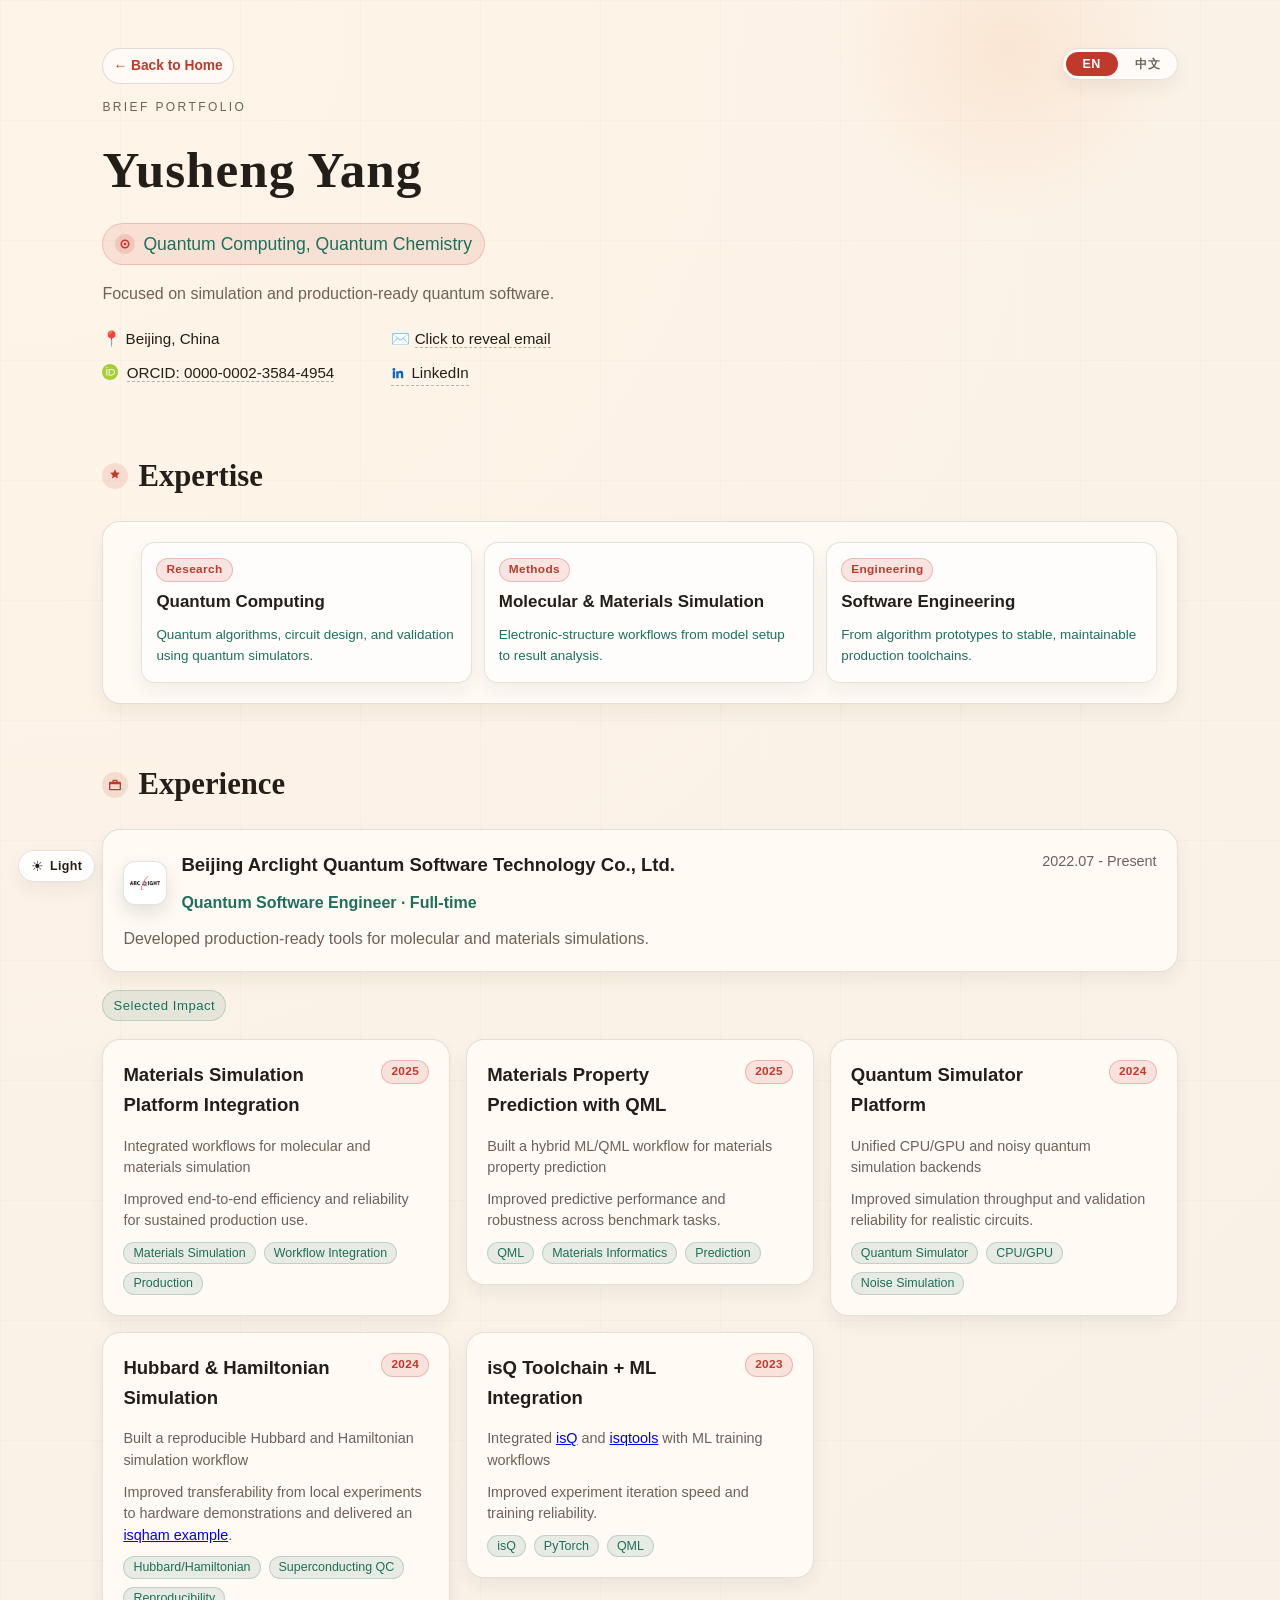
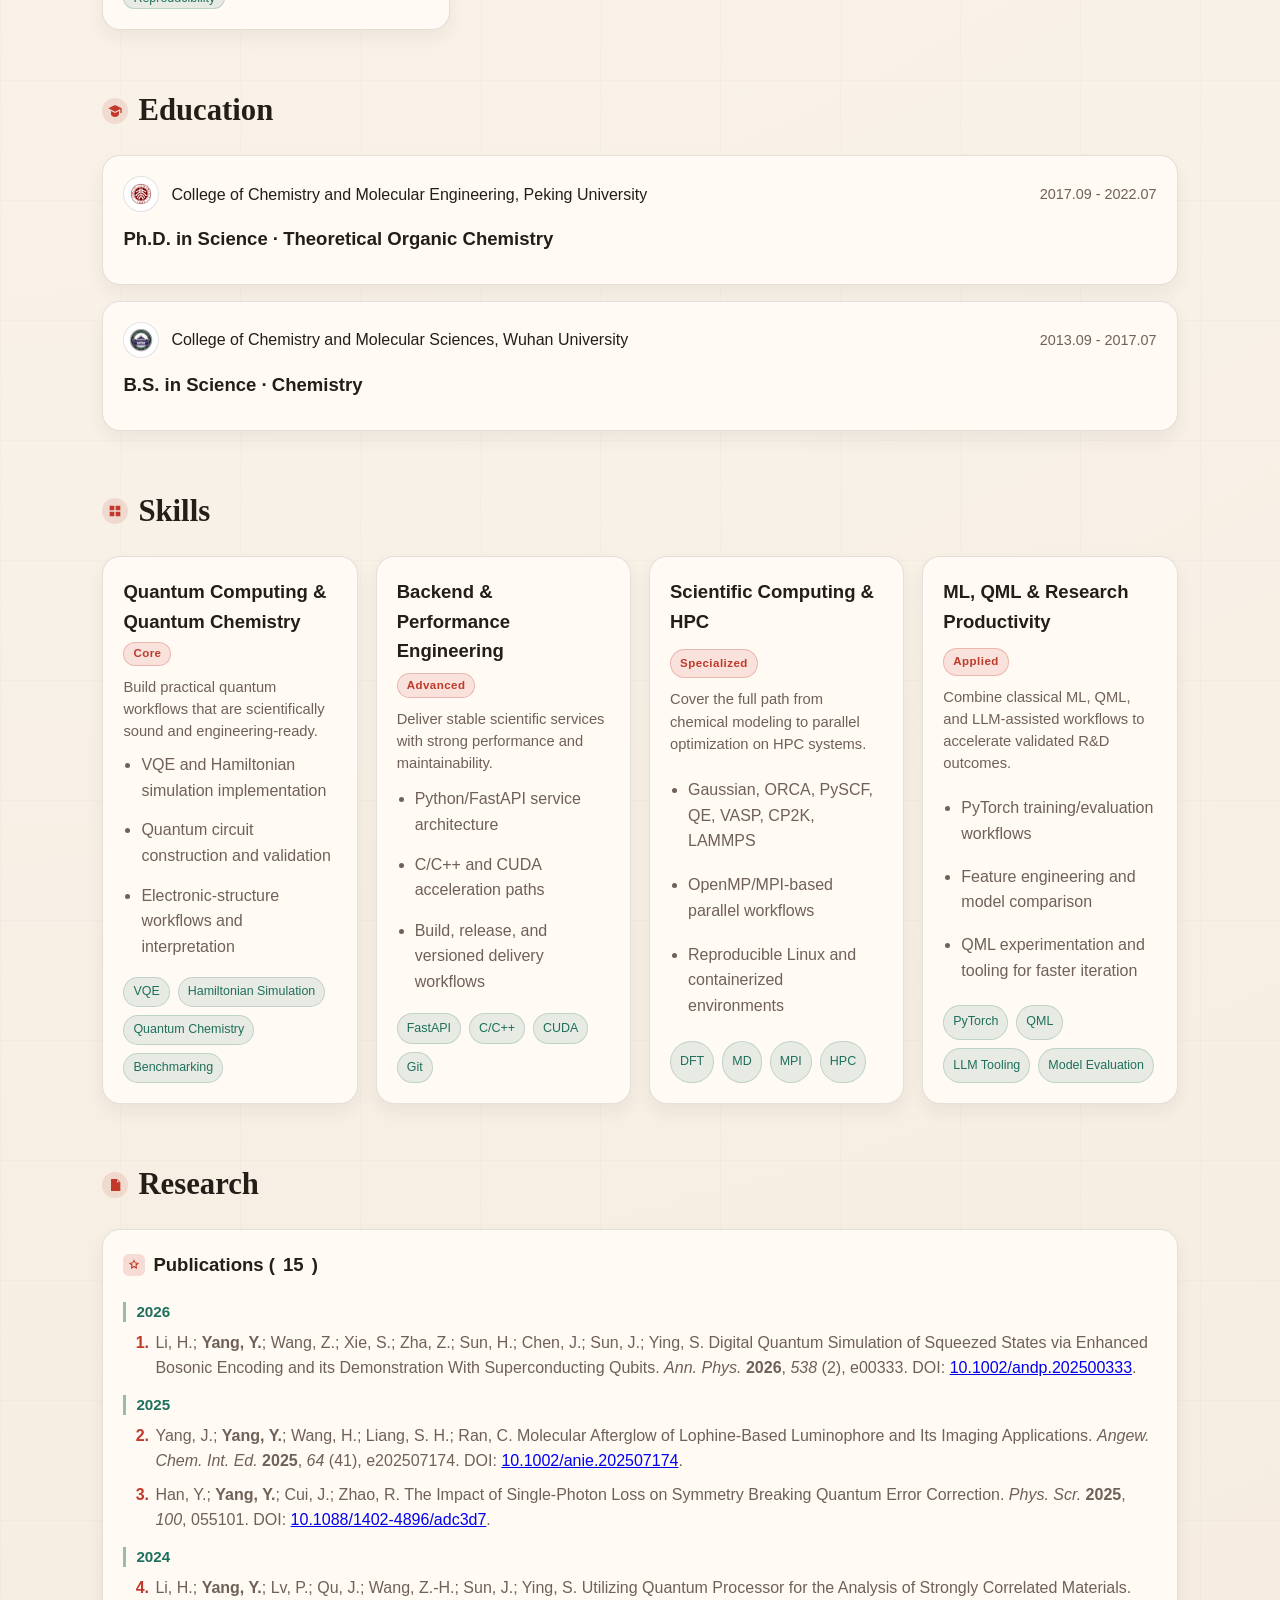
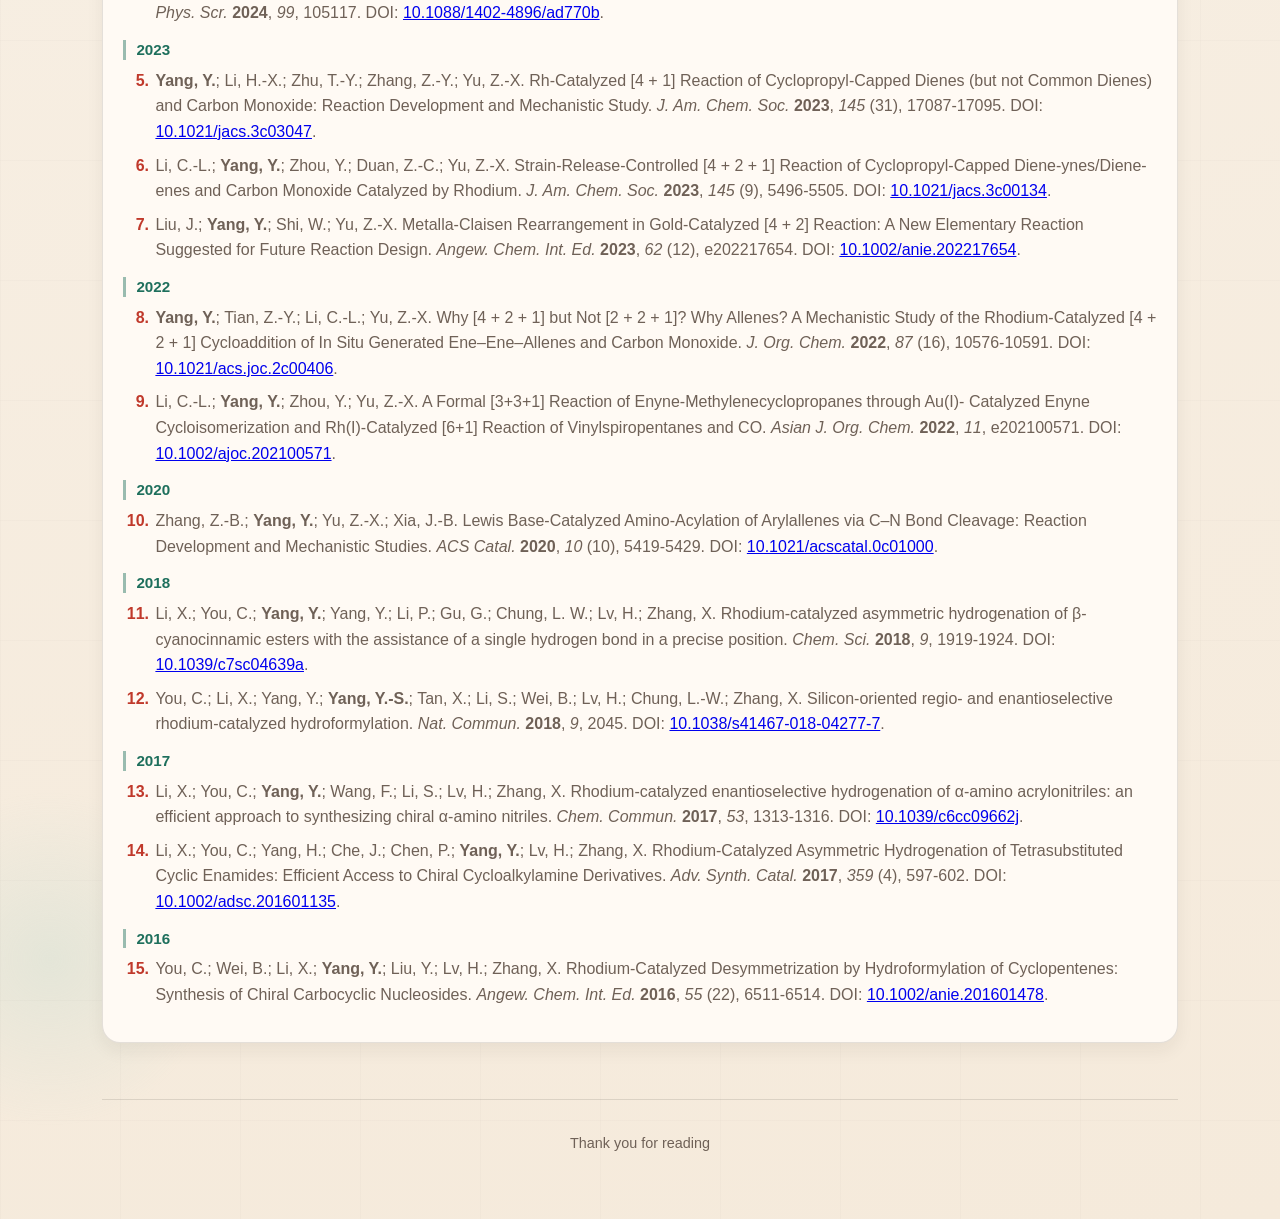
==== portfolio-en.html @ 34e238eb "feat: initialize portfolio site" ====
<!doctype html>
<html lang="en">
  <head>
    <meta charset="utf-8" />
    <meta name="viewport" content="width=device-width, initial-scale=1" />
    <title>Yusheng Yang | Portfolio</title>
    <meta name="description" content="Brief portfolio of Yusheng Yang" />
    <link
      rel="canonical"
      href="https://yushengyangchem.github.io/portfolio/portfolio-en.html"
    />
    <meta property="og:type" content="website" />
    <meta property="og:title" content="Yusheng Yang | Portfolio" />
    <meta property="og:description" content="Brief portfolio of Yusheng Yang" />
    <meta
      property="og:url"
      content="https://yushengyangchem.github.io/portfolio/portfolio-en.html"
    />
    <meta
      property="og:image"
      content="https://yushengyangchem.github.io/portfolio/assets/images/photo.jpg"
    />
    <meta name="twitter:card" content="summary" />
    <meta name="twitter:title" content="Yusheng Yang | Portfolio" />
    <meta
      name="twitter:description"
      content="Brief portfolio of Yusheng Yang"
    />
    <link rel="icon" href="./favicon.svg?v=20260301" type="image/svg+xml" />
    <script src="assets/js/common/theme-init.js?v=20260301"></script>
    <link rel="stylesheet" href="assets/css/portfolio/index.css?v=20260301" />
    <style>
      .hero__name {
        font-size: clamp(2.2rem, 4vw, 3.4rem);
      }

      .hero__meta .linkedin-link {
        display: inline-flex;
        align-items: center;
        gap: 6px;
        color: var(--ink);
        text-decoration: none;
        border-bottom: 1px dashed rgba(36, 30, 25, 0.3);
      }

      .hero__meta .linkedin-link .icon {
        width: 14px;
        height: 14px;
        fill: #0a66c2;
        flex: 0 0 auto;
      }

      .hero__meta .linkedin-link:hover {
        color: var(--accent);
        border-bottom-color: rgba(192, 57, 43, 0.5);
      }
    </style>
  </head>
  <body>
    <div class="bg-orb bg-orb--one" aria-hidden="true"></div>
    <div class="bg-orb bg-orb--two" aria-hidden="true"></div>
    <div class="bg-grid" aria-hidden="true"></div>

    <header class="hero">
      <div class="hero__controls">
        <div class="hero__lang-switch" aria-label="Language switch">
          <a class="hero__lang-link is-active" href="./portfolio-en.html">EN</a>
          <a class="hero__lang-link" href="./portfolio-zh.html">中文</a>
        </div>
      </div>
      <div class="hero__content">
        <div class="hero__nav">
          <a
            class="hero__back-home"
            href="./index.html"
            aria-label="Back to home"
          >
            ← Back to Home
          </a>
        </div>
        <p class="hero__eyebrow">Brief Portfolio</p>
        <h1 class="hero__name">Yusheng Yang</h1>
        <p class="hero__title">
          <span class="title-icon" aria-hidden="true">
            <svg viewBox="0 0 24 24" role="img">
              <path
                d="M12 3a9 9 0 110 18 9 9 0 010-18zm0 3.2a5.8 5.8 0 100 11.6 5.8 5.8 0 000-11.6zm0 3.2a2.6 2.6 0 110 5.2 2.6 2.6 0 010-5.2z"
              />
            </svg>
          </span>
          Quantum Computing, Quantum Chemistry
        </p>
        <p class="hero__summary">
          Focused on simulation and production-ready quantum software.
        </p>
        <div class="hero__meta">
          <span>📍 Beijing, China</span>
          <span
            >✉️
            <a class="email-link" href="#" aria-label="email"
              >Click to reveal email</a
            ></span
          >
          <span
            ><img
              class="orcid-icon"
              src="assets/images/orcid.svg"
              alt="ORCID"
            />
            <a
              class="orcid-link"
              href="https://orcid.org/0000-0002-3584-4954"
              target="_blank"
              rel="noopener noreferrer"
              >ORCID: 0000-0002-3584-4954</a
            ></span
          >
          <span
            ><a
              class="linkedin-link"
              href="https://www.linkedin.com/in/yusheng-yang-569a61166/"
              target="_blank"
              rel="noopener noreferrer"
              ><svg
                class="icon"
                viewBox="0 0 24 24"
                aria-hidden="true"
                role="img"
              >
                <path
                  d="M4.98 3.5C3.6 3.5 2.5 4.6 2.5 5.98c0 1.37 1.1 2.48 2.48 2.48h.02c1.37 0 2.48-1.11 2.48-2.48C7.48 4.6 6.37 3.5 4.98 3.5zM3 21h4V9H3v12zM9 21h4v-6.2c0-1.5.28-2.98 2.16-2.98 1.85 0 1.88 1.73 1.88 3.08V21h4v-6.9c0-3.39-.73-6-4.7-6-1.92 0-3.2 1.05-3.72 2.05h-.05V9H9v12z"
                />
              </svg>
              LinkedIn</a
            ></span
          >
        </div>
      </div>
    </header>

    <main>
      <section class="section" id="core-skills">
        <div class="section__head">
          <h2>
            <span class="section-icon" aria-hidden="true">
              <svg viewBox="0 0 24 24" role="img">
                <path
                  d="M12 2l2.2 4.7 5.1.6-3.8 3.5 1 5-4.5-2.5-4.5 2.5 1-5L4.7 7.3l5.1-.6L12 2z"
                />
              </svg> </span
            >Expertise
          </h2>
        </div>
        <div class="timeline">
          <article class="card reveal">
            <ul class="focus-list">
              <li>
                <div class="focus-list__head">
                  <span class="focus-list__icon" aria-hidden="true">
                    <svg viewBox="0 0 24 24" role="img">
                      <path
                        d="M12 2a4 4 0 014 4c0 .8-.2 1.5-.6 2.1l4.5 7.8A3.5 3.5 0 1117 17l-4.4-2.6A4 4 0 0112 14a4 4 0 01-.6 0L7 16.6A3.5 3.5 0 117 19l4.4-7.7A4 4 0 018 6a4 4 0 014-4zm0 2a2 2 0 100 4 2 2 0 000-4z"
                      />
                    </svg>
                  </span>
                  <span class="focus-list__label">Research</span>
                </div>
                <strong>Quantum Computing</strong>
                <span
                  >Quantum algorithms, circuit design, and validation using
                  quantum simulators.</span
                >
              </li>
              <li>
                <div class="focus-list__head">
                  <span class="focus-list__icon" aria-hidden="true">
                    <svg viewBox="0 0 24 24" role="img">
                      <path
                        d="M6 3h12l3 5-9 13L3 8l3-5zm1.2 2L5.7 8h12.6L16.8 5H7.2zM7 10l5 7.2L17 10H7z"
                      />
                    </svg>
                  </span>
                  <span class="focus-list__label">Methods</span>
                </div>
                <strong>Molecular & Materials Simulation</strong>
                <span
                  >Electronic-structure workflows from model setup to result
                  analysis.</span
                >
              </li>
              <li>
                <div class="focus-list__head">
                  <span class="focus-list__icon" aria-hidden="true">
                    <svg viewBox="0 0 24 24" role="img">
                      <path
                        d="M13.6 2l-1 2.2a7.9 7.9 0 00-1.2.5L9.1 3.7 6.7 6l1 2.2a8 8 0 00-.5 1.2L4.9 10.4v3.2l2.3 1a8 8 0 00.5 1.2l-1 2.2 2.4 2.3 2.3-1a7.9 7.9 0 001.2.5l1 2.2h3.4l1-2.2a7.9 7.9 0 001.2-.5l2.3 1 2.4-2.3-1-2.2a8 8 0 00.5-1.2l2.3-1v-3.2l-2.3-1a8 8 0 00-.5-1.2l1-2.2-2.4-2.3-2.3 1a7.9 7.9 0 00-1.2-.5l-1-2.2h-3.4zM12 9.2a2.8 2.8 0 110 5.6 2.8 2.8 0 010-5.6z"
                      />
                    </svg>
                  </span>
                  <span class="focus-list__label">Engineering</span>
                </div>
                <strong>Software Engineering</strong>
                <span
                  >From algorithm prototypes to stable, maintainable production
                  toolchains.</span
                >
              </li>
            </ul>
          </article>
        </div>
      </section>

      <section class="section" id="experience">
        <div class="section__head">
          <h2>
            <span class="section-icon" aria-hidden="true">
              <svg viewBox="0 0 24 24" role="img">
                <path
                  d="M10 4h4a2 2 0 012 2v1h3a2 2 0 012 2v9a2 2 0 01-2 2H5a2 2 0 01-2-2V9a2 2 0 012-2h3V6a2 2 0 012-2zm0 3h4V6h-4v1zm-5 4v7h14v-7H5z"
                />
              </svg>
            </span>
            Experience
          </h2>
        </div>
        <div class="timeline">
          <div class="experience-group">
            <article class="card reveal experience-company">
              <div class="company-head">
                <div class="company-left">
                  <img
                    class="company-logo"
                    src="assets/images/logo.png"
                    alt="Arclight Quantum Logo"
                  />
                  <div>
                    <h3>
                      Beijing Arclight Quantum Software Technology Co., Ltd.
                    </h3>
                    <p class="company-role">
                      Quantum Software Engineer · Full-time
                    </p>
                  </div>
                </div>
                <span class="company-time">2022.07 - Present</span>
              </div>
              <p class="company-summary">
                Developed production-ready tools for molecular and materials
                simulations.
              </p>
            </article>

            <div class="experience-label">Selected Impact</div>
            <div class="experience-projects">
              <article class="card reveal experience-project">
                <div class="project-head">
                  <div class="project-title-row">
                    <h3>Materials Simulation Platform Integration</h3>
                    <span class="project-year">2025</span>
                  </div>
                  <p class="project-meta">
                    Integrated workflows for molecular and materials simulation
                  </p>
                </div>
                <p class="project-summary">
                  Improved end-to-end efficiency and reliability for sustained
                  production use.
                </p>
                <div class="project-tags">
                  <span>Materials Simulation</span>
                  <span>Workflow Integration</span>
                  <span>Production</span>
                </div>
              </article>

              <article class="card reveal experience-project">
                <div class="project-head">
                  <div class="project-title-row">
                    <h3>Materials Property Prediction with QML</h3>
                    <span class="project-year">2025</span>
                  </div>
                  <p class="project-meta">
                    Built a hybrid ML/QML workflow for materials property
                    prediction
                  </p>
                </div>
                <p class="project-summary">
                  Improved predictive performance and robustness across
                  benchmark tasks.
                </p>
                <div class="project-tags">
                  <span>QML</span>
                  <span>Materials Informatics</span>
                  <span>Prediction</span>
                </div>
              </article>

              <article class="card reveal experience-project">
                <div class="project-head">
                  <div class="project-title-row">
                    <h3>Quantum Simulator Platform</h3>
                    <span class="project-year">2024</span>
                  </div>
                  <p class="project-meta">
                    Unified CPU/GPU and noisy quantum simulation backends
                  </p>
                </div>
                <p class="project-summary">
                  Improved simulation throughput and validation reliability for
                  realistic circuits.
                </p>
                <div class="project-tags">
                  <span>Quantum Simulator</span>
                  <span>CPU/GPU</span>
                  <span>Noise Simulation</span>
                </div>
              </article>

              <article class="card reveal experience-project">
                <div class="project-head">
                  <div class="project-title-row">
                    <h3>Hubbard & Hamiltonian Simulation</h3>
                    <span class="project-year">2024</span>
                  </div>
                  <p class="project-meta">
                    Built a reproducible Hubbard and Hamiltonian simulation
                    workflow
                  </p>
                </div>
                <p class="project-summary">
                  Improved transferability from local experiments to hardware
                  demonstrations and delivered an
                  <a
                    href="https://www.arclightquantum.com/isqham/"
                    target="_blank"
                    rel="noopener noreferrer"
                    >isqham example</a
                  >.
                </p>
                <div class="project-tags">
                  <span>Hubbard/Hamiltonian</span>
                  <span>Superconducting QC</span>
                  <span>Reproducibility</span>
                </div>
              </article>

              <article class="card reveal experience-project">
                <div class="project-head">
                  <div class="project-title-row">
                    <h3>isQ Toolchain + ML Integration</h3>
                    <span class="project-year">2023</span>
                  </div>
                  <p class="project-meta">
                    Integrated
                    <a
                      href="https://www.arclightquantum.com/isq-docs/latest/"
                      target="_blank"
                      rel="noopener noreferrer"
                      >isQ</a
                    >
                    and
                    <a
                      href="https://www.arclightquantum.com/isqtools/index.html"
                      target="_blank"
                      rel="noopener noreferrer"
                      >isqtools</a
                    >
                    with ML training workflows
                  </p>
                </div>
                <p class="project-summary">
                  Improved experiment iteration speed and training reliability.
                </p>
                <div class="project-tags">
                  <span>isQ</span>
                  <span>PyTorch</span>
                  <span>QML</span>
                </div>
              </article>
            </div>
          </div>
        </div>
      </section>

      <section class="section" id="education">
        <div class="section__head">
          <h2>
            <span class="section-icon" aria-hidden="true">
              <svg viewBox="0 0 24 24" role="img">
                <path
                  d="M12 3L2 8l10 5 8-4v6h2V8L12 3zm-6 9v4.5C6 19 8.7 21 12 21s6-2 6-4.5V12l-6 3-6-3z"
                />
              </svg>
            </span>
            Education
          </h2>
        </div>
        <div class="timeline">
          <article class="card reveal">
            <div class="edu-head">
              <div class="edu-left">
                <img
                  class="edu-logo"
                  src="assets/images/pku.png"
                  alt="Peking University logo"
                />
                <div class="edu-text">
                  <span class="edu-school"
                    >College of Chemistry and Molecular Engineering, Peking
                    University</span
                  >
                </div>
              </div>
              <span class="edu-time">2017.09 - 2022.07</span>
            </div>
            <h3 class="edu-degree">
              Ph.D. in Science · Theoretical Organic Chemistry
            </h3>
          </article>
          <article class="card reveal">
            <div class="edu-head">
              <div class="edu-left">
                <img
                  class="edu-logo"
                  src="assets/images/whu.jpg"
                  alt="Wuhan University logo"
                />
                <div class="edu-text">
                  <span class="edu-school"
                    >College of Chemistry and Molecular Sciences, Wuhan
                    University</span
                  >
                </div>
              </div>
              <span class="edu-time">2013.09 - 2017.07</span>
            </div>
            <h3 class="edu-degree">B.S. in Science · Chemistry</h3>
          </article>
        </div>
      </section>

      <section class="section" id="skills">
        <div class="section__head">
          <h2>
            <span class="section-icon" aria-hidden="true">
              <svg viewBox="0 0 24 24" role="img">
                <path
                  d="M4 4h7v7H4V4zm9 0h7v7h-7V4zM4 13h7v7H4v-7zm9 0h7v7h-7v-7z"
                />
              </svg>
            </span>
            Skills
          </h2>
        </div>
        <div class="skills">
          <div class="card reveal">
            <div class="skill-head">
              <h3>Quantum Computing & Quantum Chemistry</h3>
              <span class="skill-level">Core</span>
            </div>
            <p class="skill-summary">
              Build practical quantum workflows that are scientifically sound
              and engineering-ready.
            </p>
            <ul class="skill-list">
              <li>VQE and Hamiltonian simulation implementation</li>
              <li>Quantum circuit construction and validation</li>
              <li>Electronic-structure workflows and interpretation</li>
            </ul>
            <div class="skill-tags">
              <span>VQE</span>
              <span>Hamiltonian Simulation</span>
              <span>Quantum Chemistry</span>
              <span>Benchmarking</span>
            </div>
          </div>
          <div class="card reveal">
            <div class="skill-head">
              <h3>Backend & Performance Engineering</h3>
              <span class="skill-level">Advanced</span>
            </div>
            <p class="skill-summary">
              Deliver stable scientific services with strong performance and
              maintainability.
            </p>
            <ul class="skill-list">
              <li>Python/FastAPI service architecture</li>
              <li>C/C++ and CUDA acceleration paths</li>
              <li>Build, release, and versioned delivery workflows</li>
            </ul>
            <div class="skill-tags">
              <span>FastAPI</span>
              <span>C/C++</span>
              <span>CUDA</span>
              <span>Git</span>
            </div>
          </div>
          <div class="card reveal">
            <div class="skill-head">
              <h3>Scientific Computing & HPC</h3>
              <span class="skill-level">Specialized</span>
            </div>
            <p class="skill-summary">
              Cover the full path from chemical modeling to parallel
              optimization on HPC systems.
            </p>
            <ul class="skill-list">
              <li>Gaussian, ORCA, PySCF, QE, VASP, CP2K, LAMMPS</li>
              <li>OpenMP/MPI-based parallel workflows</li>
              <li>Reproducible Linux and containerized environments</li>
            </ul>
            <div class="skill-tags">
              <span>DFT</span>
              <span>MD</span>
              <span>MPI</span>
              <span>HPC</span>
            </div>
          </div>
          <div class="card reveal">
            <div class="skill-head">
              <h3>ML, QML & Research Productivity</h3>
              <span class="skill-level">Applied</span>
            </div>
            <p class="skill-summary">
              Combine classical ML, QML, and LLM-assisted workflows to
              accelerate validated R&D outcomes.
            </p>
            <ul class="skill-list">
              <li>PyTorch training/evaluation workflows</li>
              <li>Feature engineering and model comparison</li>
              <li>QML experimentation and tooling for faster iteration</li>
            </ul>
            <div class="skill-tags">
              <span>PyTorch</span>
              <span>QML</span>
              <span>LLM Tooling</span>
              <span>Model Evaluation</span>
            </div>
          </div>
        </div>
      </section>

      <section class="section" id="extra">
        <div class="section__head">
          <h2>
            <span class="section-icon" aria-hidden="true">
              <svg viewBox="0 0 24 24" role="img">
                <path
                  d="M6 3h9l5 5v13H6V3zm9 1.5V8h3.5L15 4.5zM8 11h10v1.6H8V11zm0 3.5h10V16H8v-1.5zm0-7h5v1.6H8V7.5z"
                />
              </svg>
            </span>
            Research
          </h2>
        </div>
        <div class="grid">
          <article class="card">
            <h3 id="papers" class="result-heading">
              <span class="result-heading__icon" aria-hidden="true">
                <svg viewBox="0 0 24 24" role="img">
                  <path
                    d="M12 2l2.7 5.5 6.1.9-4.4 4.3 1 6.1-5.4-2.8-5.4 2.8 1-6.1-4.4-4.3 6.1-.9L12 2zm0 3.7l-1.5 3.1-3.4.5 2.5 2.4-.6 3.4 3-1.6 3 1.6-.6-3.4 2.5-2.4-3.4-.5L12 5.7z"
                  />
                </svg>
              </span>
              Publications (<span data-count="papers">—</span>)
            </h3>
            <div id="papers-list">
              <h4>2026</h4>
              <ol class="result-list">
                <li>
                  Li, H.; <strong>Yang, Y.</strong>; Wang, Z.; Xie, S.; Zha, Z.;
                  Sun, H.; Chen, J.; Sun, J.; Ying, S. Digital Quantum
                  Simulation of Squeezed States via Enhanced Bosonic Encoding
                  and its Demonstration With Superconducting Qubits.
                  <em>Ann. Phys.</em> <strong>2026</strong>, <em>538</em> (2),
                  e00333. DOI:
                  <a href="https://doi.org/10.1002/andp.202500333"
                    >10.1002/andp.202500333</a
                  >.
                </li>
              </ol>
              <h4>2025</h4>
              <ol class="result-list">
                <li>
                  Yang, J.; <strong>Yang, Y.</strong>; Wang, H.; Liang, S. H.;
                  Ran, C. Molecular Afterglow of Lophine-Based Luminophore and
                  Its Imaging Applications. <em>Angew. Chem. Int. Ed.</em>
                  <strong>2025</strong>, <em>64</em> (41), e202507174. DOI:
                  <a href="https://doi.org/10.1002/anie.202507174"
                    >10.1002/anie.202507174</a
                  >.
                </li>
                <li>
                  Han, Y.; <strong>Yang, Y.</strong>; Cui, J.; Zhao, R. The
                  Impact of Single-Photon Loss on Symmetry Breaking Quantum
                  Error Correction. <em>Phys. Scr.</em> <strong>2025</strong>,
                  <em>100</em>, 055101. DOI:
                  <a href="https://doi.org/10.1088/1402-4896/adc3d7"
                    >10.1088/1402-4896/adc3d7</a
                  >.
                </li>
              </ol>
              <h4>2024</h4>
              <ol class="result-list">
                <li>
                  Li, H.; <strong>Yang, Y.</strong>; Lv, P.; Qu, J.; Wang,
                  Z.-H.; Sun, J.; Ying, S. Utilizing Quantum Processor for the
                  Analysis of Strongly Correlated Materials.
                  <em>Phys. Scr.</em> <strong>2024</strong>, <em>99</em>,
                  105117. DOI:
                  <a href="https://doi.org/10.1088/1402-4896/ad770b"
                    >10.1088/1402-4896/ad770b</a
                  >.
                </li>
              </ol>
              <h4>2023</h4>
              <ol class="result-list">
                <li>
                  <strong>Yang, Y.</strong>; Li, H.-X.; Zhu, T.-Y.; Zhang,
                  Z.-Y.; Yu, Z.-X. Rh-Catalyzed [4 + 1] Reaction of
                  Cyclopropyl-Capped Dienes (but not Common Dienes) and Carbon
                  Monoxide: Reaction Development and Mechanistic Study.
                  <em>J. Am. Chem. Soc.</em> <strong>2023</strong>,
                  <em>145</em> (31), 17087-17095. DOI:
                  <a href="https://doi.org/10.1021/jacs.3c03047"
                    >10.1021/jacs.3c03047</a
                  >.
                </li>
                <li>
                  Li, C.-L.; <strong>Yang, Y.</strong>; Zhou, Y.; Duan, Z.-C.;
                  Yu, Z.-X. Strain-Release-Controlled [4 + 2 + 1] Reaction of
                  Cyclopropyl-Capped Diene-ynes/Diene-enes and Carbon Monoxide
                  Catalyzed by Rhodium. <em>J. Am. Chem. Soc.</em>
                  <strong>2023</strong>, <em>145</em> (9), 5496-5505. DOI:
                  <a href="https://doi.org/10.1021/jacs.3c00134"
                    >10.1021/jacs.3c00134</a
                  >.
                </li>
                <li>
                  Liu, J.; <strong>Yang, Y.</strong>; Shi, W.; Yu, Z.-X.
                  Metalla-Claisen Rearrangement in Gold-Catalyzed [4 + 2]
                  Reaction: A New Elementary Reaction Suggested for Future
                  Reaction Design. <em>Angew. Chem. Int. Ed.</em>
                  <strong>2023</strong>, <em>62</em> (12), e202217654. DOI:
                  <a href="https://doi.org/10.1002/anie.202217654"
                    >10.1002/anie.202217654</a
                  >.
                </li>
              </ol>
              <h4>2022</h4>
              <ol class="result-list">
                <li>
                  <strong>Yang, Y.</strong>; Tian, Z.-Y.; Li, C.-L.; Yu, Z.-X.
                  Why [4 + 2 + 1] but Not [2 + 2 + 1]? Why Allenes? A
                  Mechanistic Study of the Rhodium-Catalyzed [4 + 2 + 1]
                  Cycloaddition of In Situ Generated Ene–Ene–Allenes and Carbon
                  Monoxide. <em>J. Org. Chem.</em> <strong>2022</strong>,
                  <em>87</em> (16), 10576-10591. DOI:
                  <a href="https://doi.org/10.1021/acs.joc.2c00406"
                    >10.1021/acs.joc.2c00406</a
                  >.
                </li>
                <li>
                  Li, C.-L.; <strong>Yang, Y.</strong>; Zhou, Y.; Yu, Z.-X. A
                  Formal [3+3+1] Reaction of Enyne-Methylenecyclopropanes
                  through Au(I)- Catalyzed Enyne Cycloisomerization and
                  Rh(I)-Catalyzed [6+1] Reaction of Vinylspiropentanes and CO.
                  <em>Asian J. Org. Chem.</em> <strong>2022</strong>,
                  <em>11</em>, e202100571. DOI:
                  <a href="https://doi.org/10.1002/ajoc.202100571"
                    >10.1002/ajoc.202100571</a
                  >.
                </li>
              </ol>
              <h4>2020</h4>
              <ol class="result-list">
                <li>
                  Zhang, Z.-B.; <strong>Yang, Y.</strong>; Yu, Z.-X.; Xia, J.-B.
                  Lewis Base-Catalyzed Amino-Acylation of Arylallenes via C–N
                  Bond Cleavage: Reaction Development and Mechanistic Studies.
                  <em>ACS Catal.</em> <strong>2020</strong>, <em>10</em> (10),
                  5419-5429. DOI:
                  <a href="https://doi.org/10.1021/acscatal.0c01000"
                    >10.1021/acscatal.0c01000</a
                  >.
                </li>
              </ol>
              <h4>2018</h4>
              <ol class="result-list">
                <li>
                  Li, X.; You, C.; <strong>Yang, Y.</strong>; Yang, Y.; Li, P.;
                  Gu, G.; Chung, L. W.; Lv, H.; Zhang, X. Rhodium-catalyzed
                  asymmetric hydrogenation of β-cyanocinnamic esters with the
                  assistance of a single hydrogen bond in a precise position.
                  <em>Chem. Sci.</em> <strong>2018</strong>, <em>9</em>,
                  1919-1924. DOI:
                  <a href="https://doi.org/10.1039/c7sc04639a"
                    >10.1039/c7sc04639a</a
                  >.
                </li>
                <li>
                  You, C.; Li, X.; Yang, Y.; <strong>Yang, Y.-S.</strong>; Tan,
                  X.; Li, S.; Wei, B.; Lv, H.; Chung, L.-W.; Zhang, X.
                  Silicon-oriented regio- and enantioselective rhodium-catalyzed
                  hydroformylation. <em>Nat. Commun.</em> <strong>2018</strong>,
                  <em>9</em>, 2045. DOI:
                  <a href="https://doi.org/10.1038/s41467-018-04277-7"
                    >10.1038/s41467-018-04277-7</a
                  >.
                </li>
              </ol>
              <h4>2017</h4>
              <ol class="result-list">
                <li>
                  Li, X.; You, C.; <strong>Yang, Y.</strong>; Wang, F.; Li, S.;
                  Lv, H.; Zhang, X. Rhodium-catalyzed enantioselective
                  hydrogenation of α-amino acrylonitriles: an efficient approach
                  to synthesizing chiral α-amino nitriles.
                  <em>Chem. Commun.</em> <strong>2017</strong>, <em>53</em>,
                  1313-1316. DOI:
                  <a href="https://doi.org/10.1039/c6cc09662j"
                    >10.1039/c6cc09662j</a
                  >.
                </li>
                <li>
                  Li, X.; You, C.; Yang, H.; Che, J.; Chen, P.;
                  <strong>Yang, Y.</strong>; Lv, H.; Zhang, X. Rhodium-Catalyzed
                  Asymmetric Hydrogenation of Tetrasubstituted Cyclic Enamides:
                  Efficient Access to Chiral Cycloalkylamine Derivatives.
                  <em>Adv. Synth. Catal.</em> <strong>2017</strong>,
                  <em>359</em> (4), 597-602. DOI:
                  <a href="https://doi.org/10.1002/adsc.201601135"
                    >10.1002/adsc.201601135</a
                  >.
                </li>
              </ol>
              <h4>2016</h4>
              <ol class="result-list">
                <li>
                  You, C.; Wei, B.; Li, X.; <strong>Yang, Y.</strong>; Liu, Y.;
                  Lv, H.; Zhang, X. Rhodium-Catalyzed Desymmetrization by
                  Hydroformylation of Cyclopentenes: Synthesis of Chiral
                  Carbocyclic Nucleosides. <em>Angew. Chem. Int. Ed.</em>
                  <strong>2016</strong>, <em>55</em> (22), 6511-6514. DOI:
                  <a href="https://doi.org/10.1002/anie.201601478"
                    >10.1002/anie.201601478</a
                  >.
                </li>
              </ol>
            </div>
          </article>
        </div>
      </section>
    </main>

    <footer class="footer">
      <p>Thank you for reading</p>
    </footer>

    <button class="blog-back-top" id="blog-back-top" type="button" hidden>
      ↑ Top
    </button>

    <script src="assets/js/portfolio/page.js?v=20260301"></script>
    <script src="assets/js/common/theme.js?v=20260301"></script>
  </body>
</html>
---- assets/css/portfolio/index.css ----
@import url("../common/base.css");
@import url("./hero.css");
@import url("./sections.css");
@import url("./results.css");
@import url("./highlights.css");
@import url("./utilities.css");
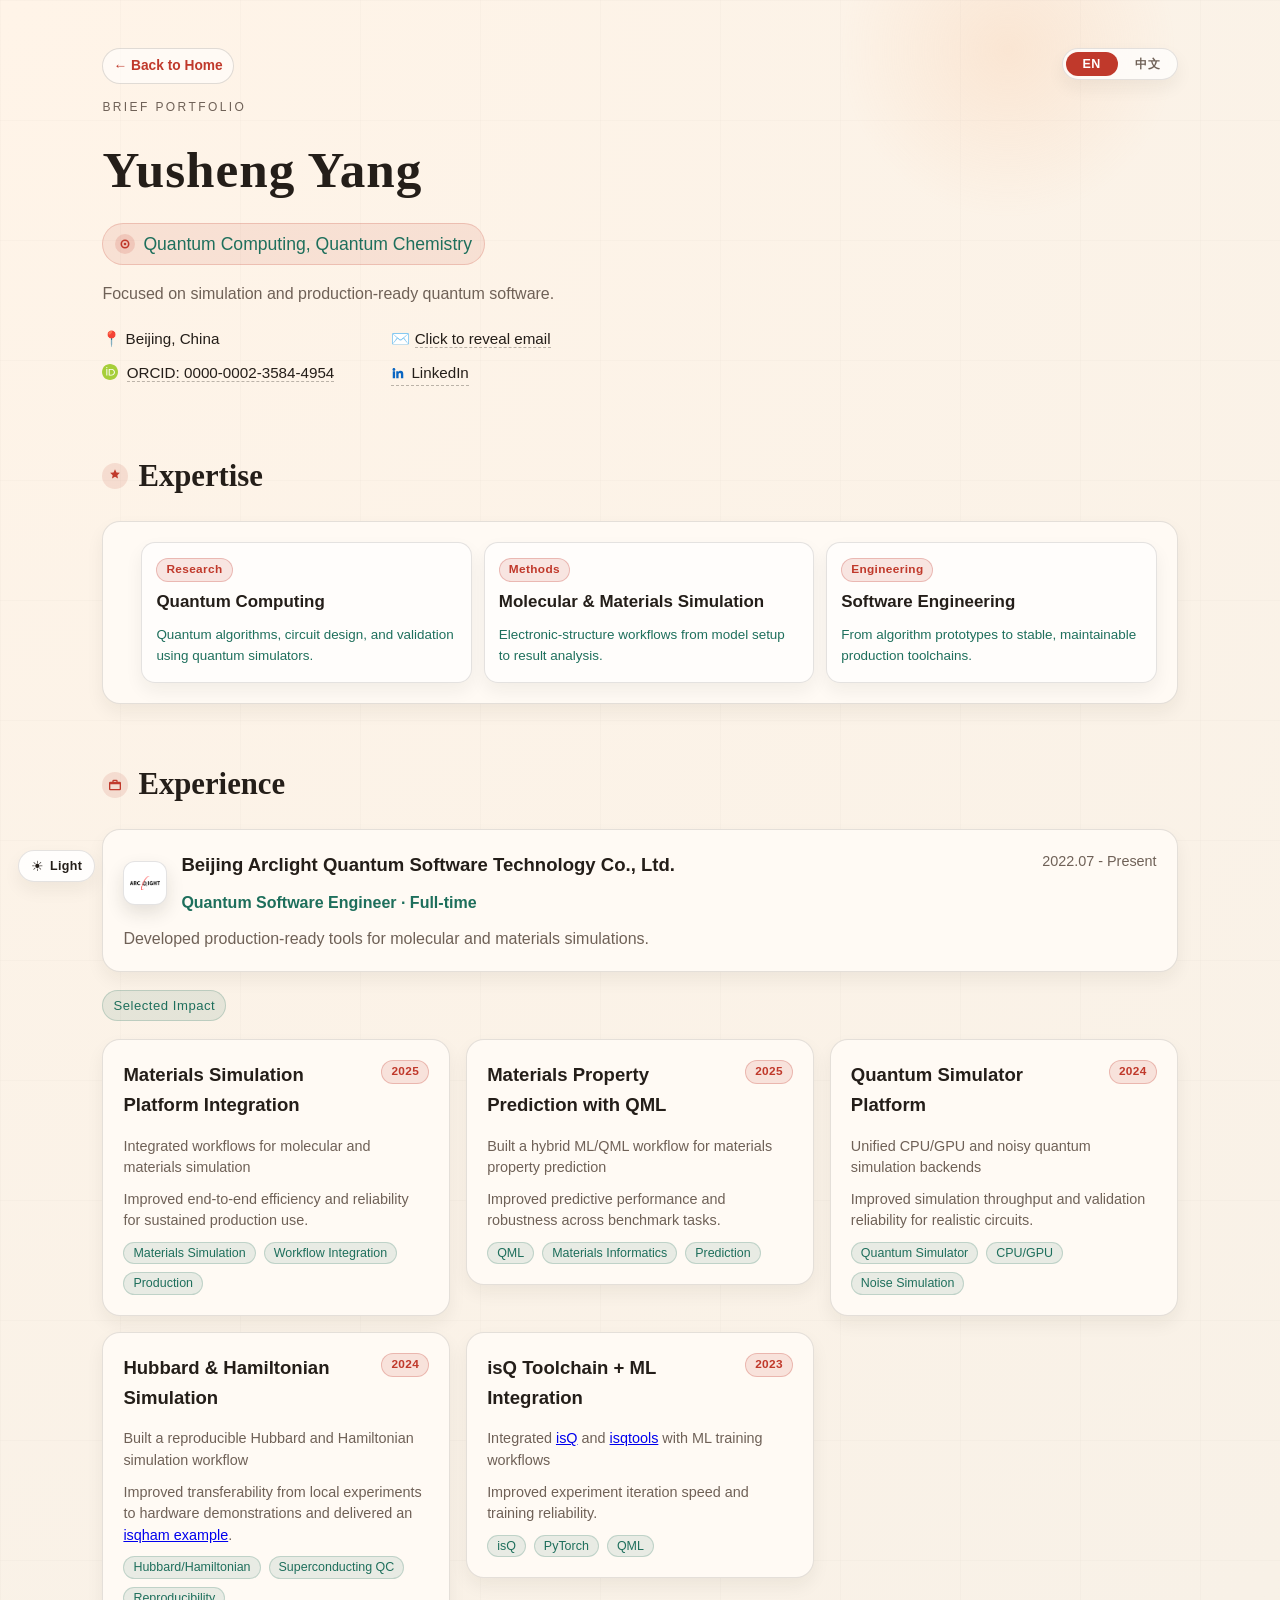
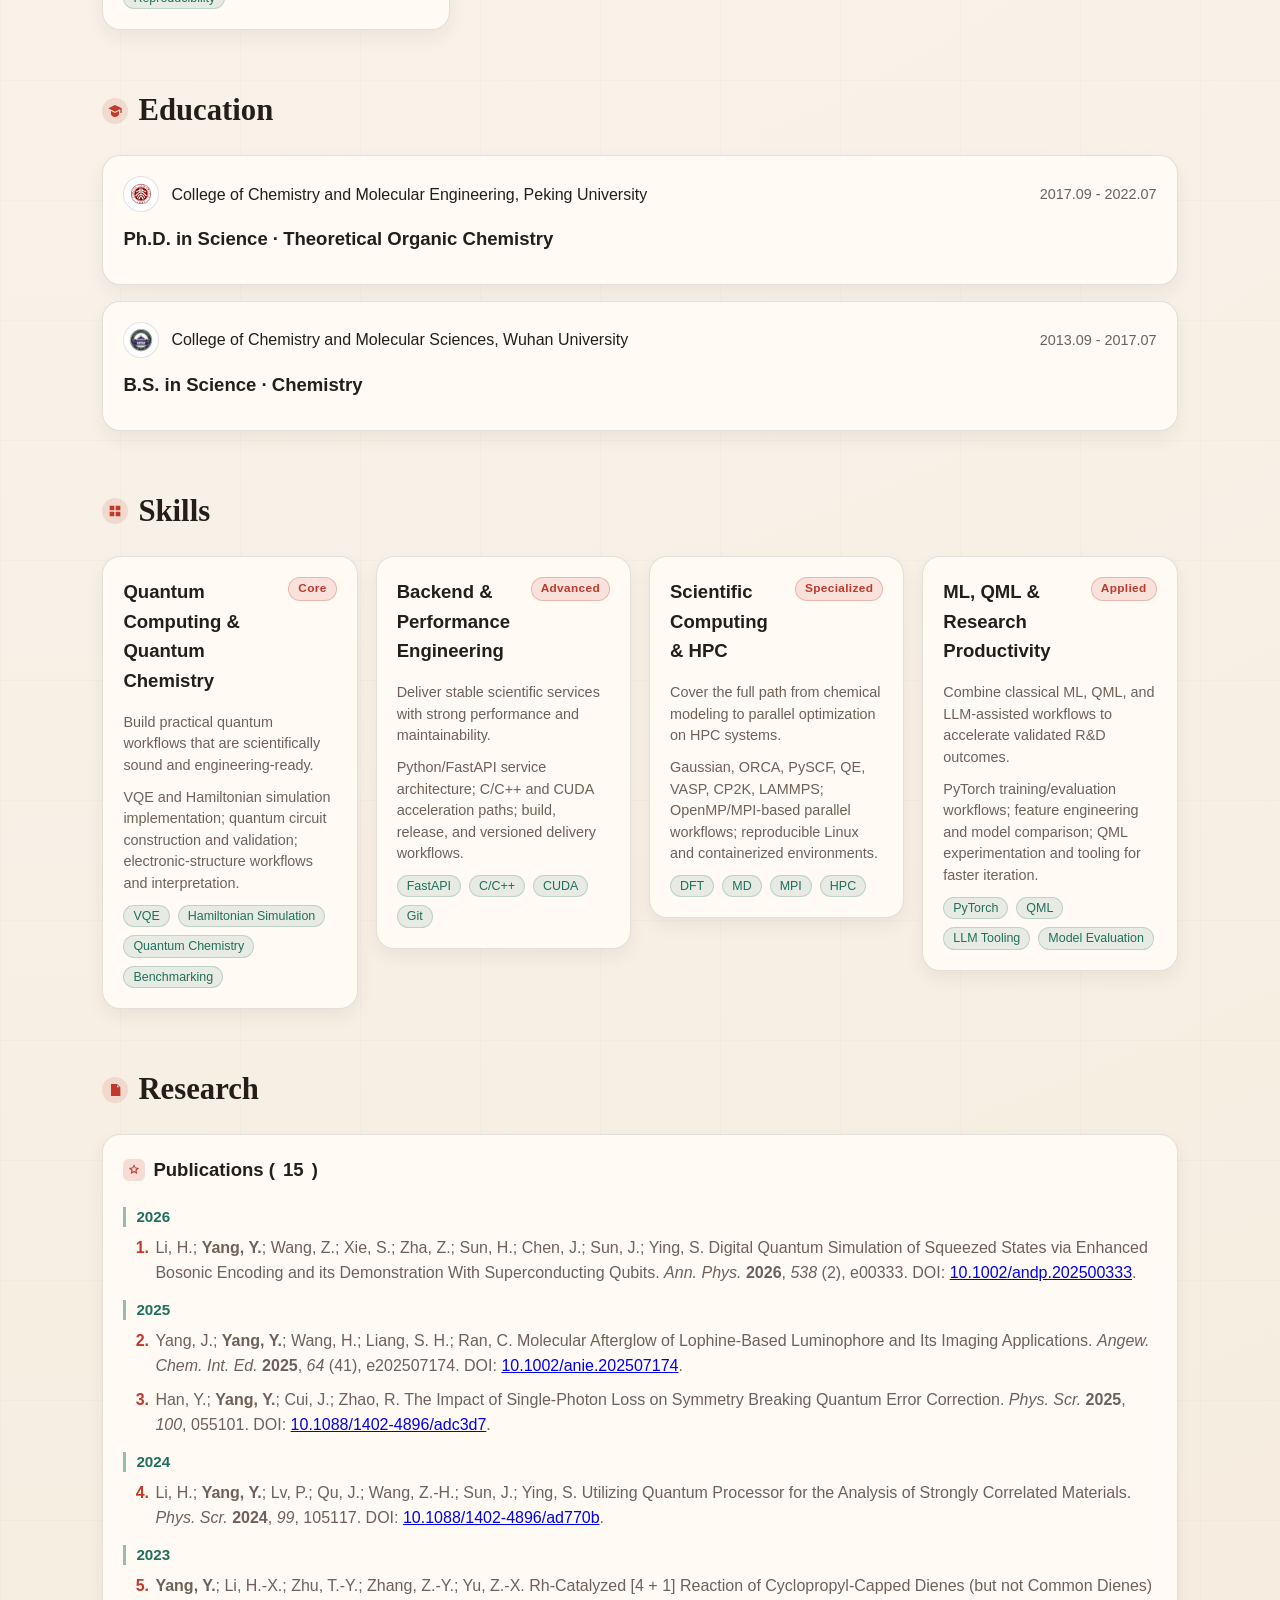
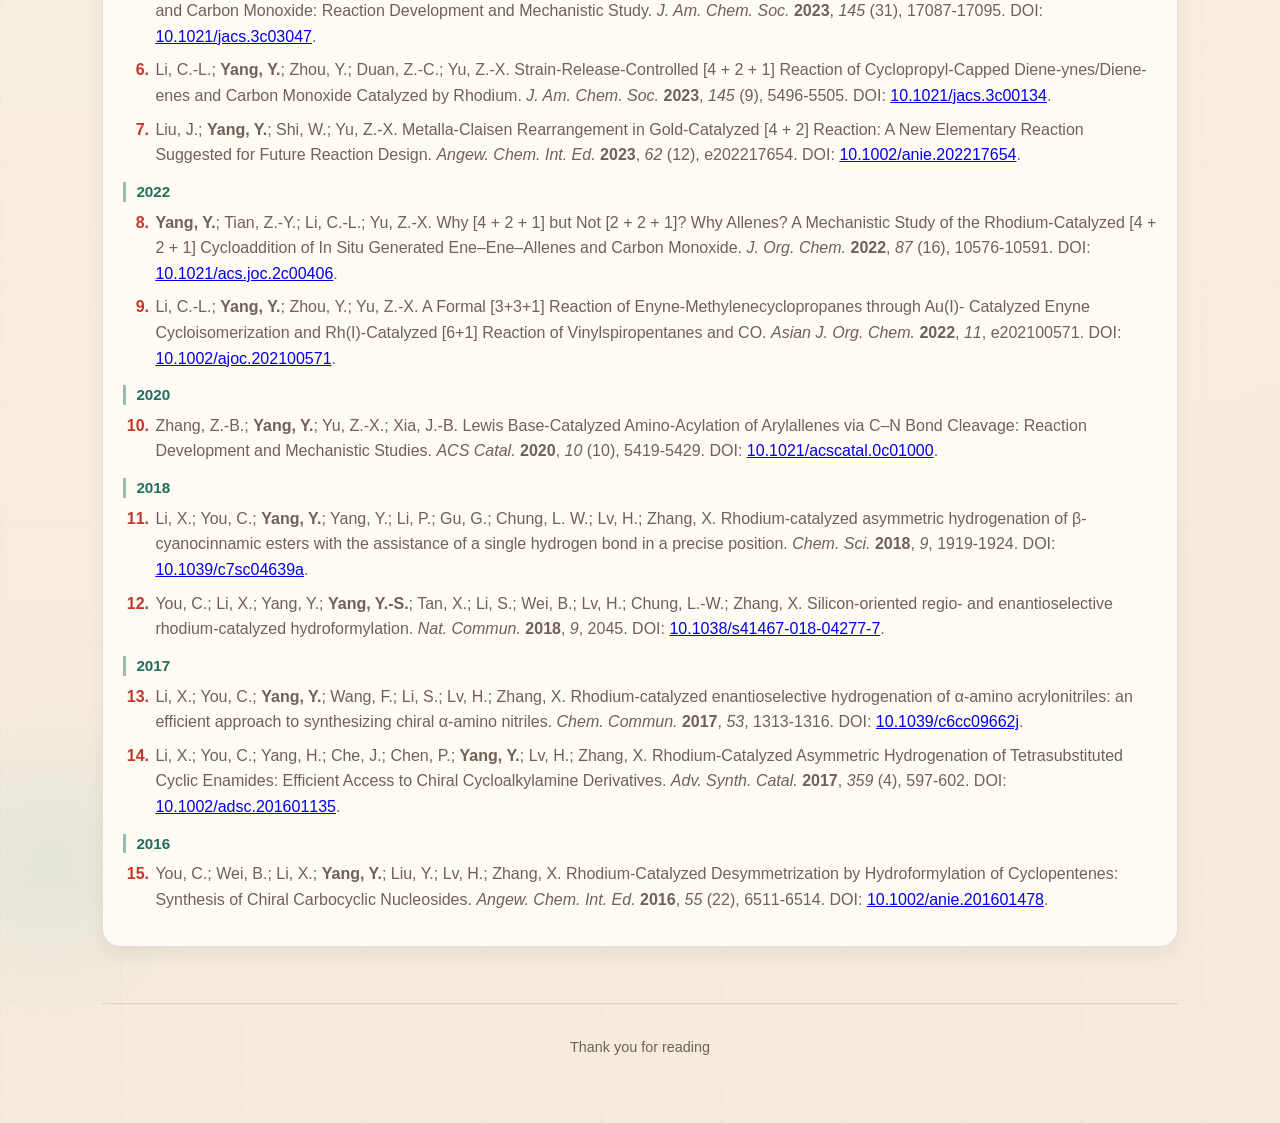
==== commit d3a11501: "feat: align skills sections with experience cards and simplify content" ====
--- a/portfolio-en.html
+++ b/portfolio-en.html
@@ -453,90 +453,97 @@
           </h2>
         </div>
         <div class="skills">
-          <div class="card reveal">
-            <div class="skill-head">
-              <h3>Quantum Computing & Quantum Chemistry</h3>
-              <span class="skill-level">Core</span>
-            </div>
-            <p class="skill-summary">
-              Build practical quantum workflows that are scientifically sound
-              and engineering-ready.
+          <article class="card reveal experience-project">
+            <div class="project-head">
+              <div class="project-title-row">
+                <h3>Quantum Computing & Quantum Chemistry</h3>
+                <span class="project-year">Core</span>
+              </div>
+              <p class="project-meta">
+                Build practical quantum workflows that are scientifically sound
+                and engineering-ready.
+              </p>
+            </div>
+            <p class="project-summary">
+              VQE and Hamiltonian simulation implementation; quantum circuit
+              construction and validation; electronic-structure workflows and
+              interpretation.
             </p>
-            <ul class="skill-list">
-              <li>VQE and Hamiltonian simulation implementation</li>
-              <li>Quantum circuit construction and validation</li>
-              <li>Electronic-structure workflows and interpretation</li>
-            </ul>
-            <div class="skill-tags">
+            <div class="project-tags">
               <span>VQE</span>
               <span>Hamiltonian Simulation</span>
               <span>Quantum Chemistry</span>
               <span>Benchmarking</span>
             </div>
-          </div>
-          <div class="card reveal">
-            <div class="skill-head">
-              <h3>Backend & Performance Engineering</h3>
-              <span class="skill-level">Advanced</span>
-            </div>
-            <p class="skill-summary">
-              Deliver stable scientific services with strong performance and
-              maintainability.
+          </article>
+          <article class="card reveal experience-project">
+            <div class="project-head">
+              <div class="project-title-row">
+                <h3>Backend & Performance Engineering</h3>
+                <span class="project-year">Advanced</span>
+              </div>
+              <p class="project-meta">
+                Deliver stable scientific services with strong performance and
+                maintainability.
+              </p>
+            </div>
+            <p class="project-summary">
+              Python/FastAPI service architecture; C/C++ and CUDA acceleration
+              paths; build, release, and versioned delivery workflows.
             </p>
-            <ul class="skill-list">
-              <li>Python/FastAPI service architecture</li>
-              <li>C/C++ and CUDA acceleration paths</li>
-              <li>Build, release, and versioned delivery workflows</li>
-            </ul>
-            <div class="skill-tags">
+            <div class="project-tags">
               <span>FastAPI</span>
               <span>C/C++</span>
               <span>CUDA</span>
               <span>Git</span>
             </div>
-          </div>
-          <div class="card reveal">
-            <div class="skill-head">
-              <h3>Scientific Computing & HPC</h3>
-              <span class="skill-level">Specialized</span>
-            </div>
-            <p class="skill-summary">
-              Cover the full path from chemical modeling to parallel
-              optimization on HPC systems.
+          </article>
+          <article class="card reveal experience-project">
+            <div class="project-head">
+              <div class="project-title-row">
+                <h3>Scientific Computing & HPC</h3>
+                <span class="project-year">Specialized</span>
+              </div>
+              <p class="project-meta">
+                Cover the full path from chemical modeling to parallel
+                optimization on HPC systems.
+              </p>
+            </div>
+            <p class="project-summary">
+              Gaussian, ORCA, PySCF, QE, VASP, CP2K, LAMMPS; OpenMP/MPI-based
+              parallel workflows; reproducible Linux and containerized
+              environments.
             </p>
-            <ul class="skill-list">
-              <li>Gaussian, ORCA, PySCF, QE, VASP, CP2K, LAMMPS</li>
-              <li>OpenMP/MPI-based parallel workflows</li>
-              <li>Reproducible Linux and containerized environments</li>
-            </ul>
-            <div class="skill-tags">
+            <div class="project-tags">
               <span>DFT</span>
               <span>MD</span>
               <span>MPI</span>
               <span>HPC</span>
             </div>
-          </div>
-          <div class="card reveal">
-            <div class="skill-head">
-              <h3>ML, QML & Research Productivity</h3>
-              <span class="skill-level">Applied</span>
-            </div>
-            <p class="skill-summary">
-              Combine classical ML, QML, and LLM-assisted workflows to
-              accelerate validated R&D outcomes.
+          </article>
+          <article class="card reveal experience-project">
+            <div class="project-head">
+              <div class="project-title-row">
+                <h3>ML, QML & Research Productivity</h3>
+                <span class="project-year">Applied</span>
+              </div>
+              <p class="project-meta">
+                Combine classical ML, QML, and LLM-assisted workflows to
+                accelerate validated R&D outcomes.
+              </p>
+            </div>
+            <p class="project-summary">
+              PyTorch training/evaluation workflows; feature engineering and
+              model comparison; QML experimentation and tooling for faster
+              iteration.
             </p>
-            <ul class="skill-list">
-              <li>PyTorch training/evaluation workflows</li>
-              <li>Feature engineering and model comparison</li>
-              <li>QML experimentation and tooling for faster iteration</li>
-            </ul>
-            <div class="skill-tags">
+            <div class="project-tags">
               <span>PyTorch</span>
               <span>QML</span>
               <span>LLM Tooling</span>
               <span>Model Evaluation</span>
             </div>
-          </div>
+          </article>
         </div>
       </section>
 
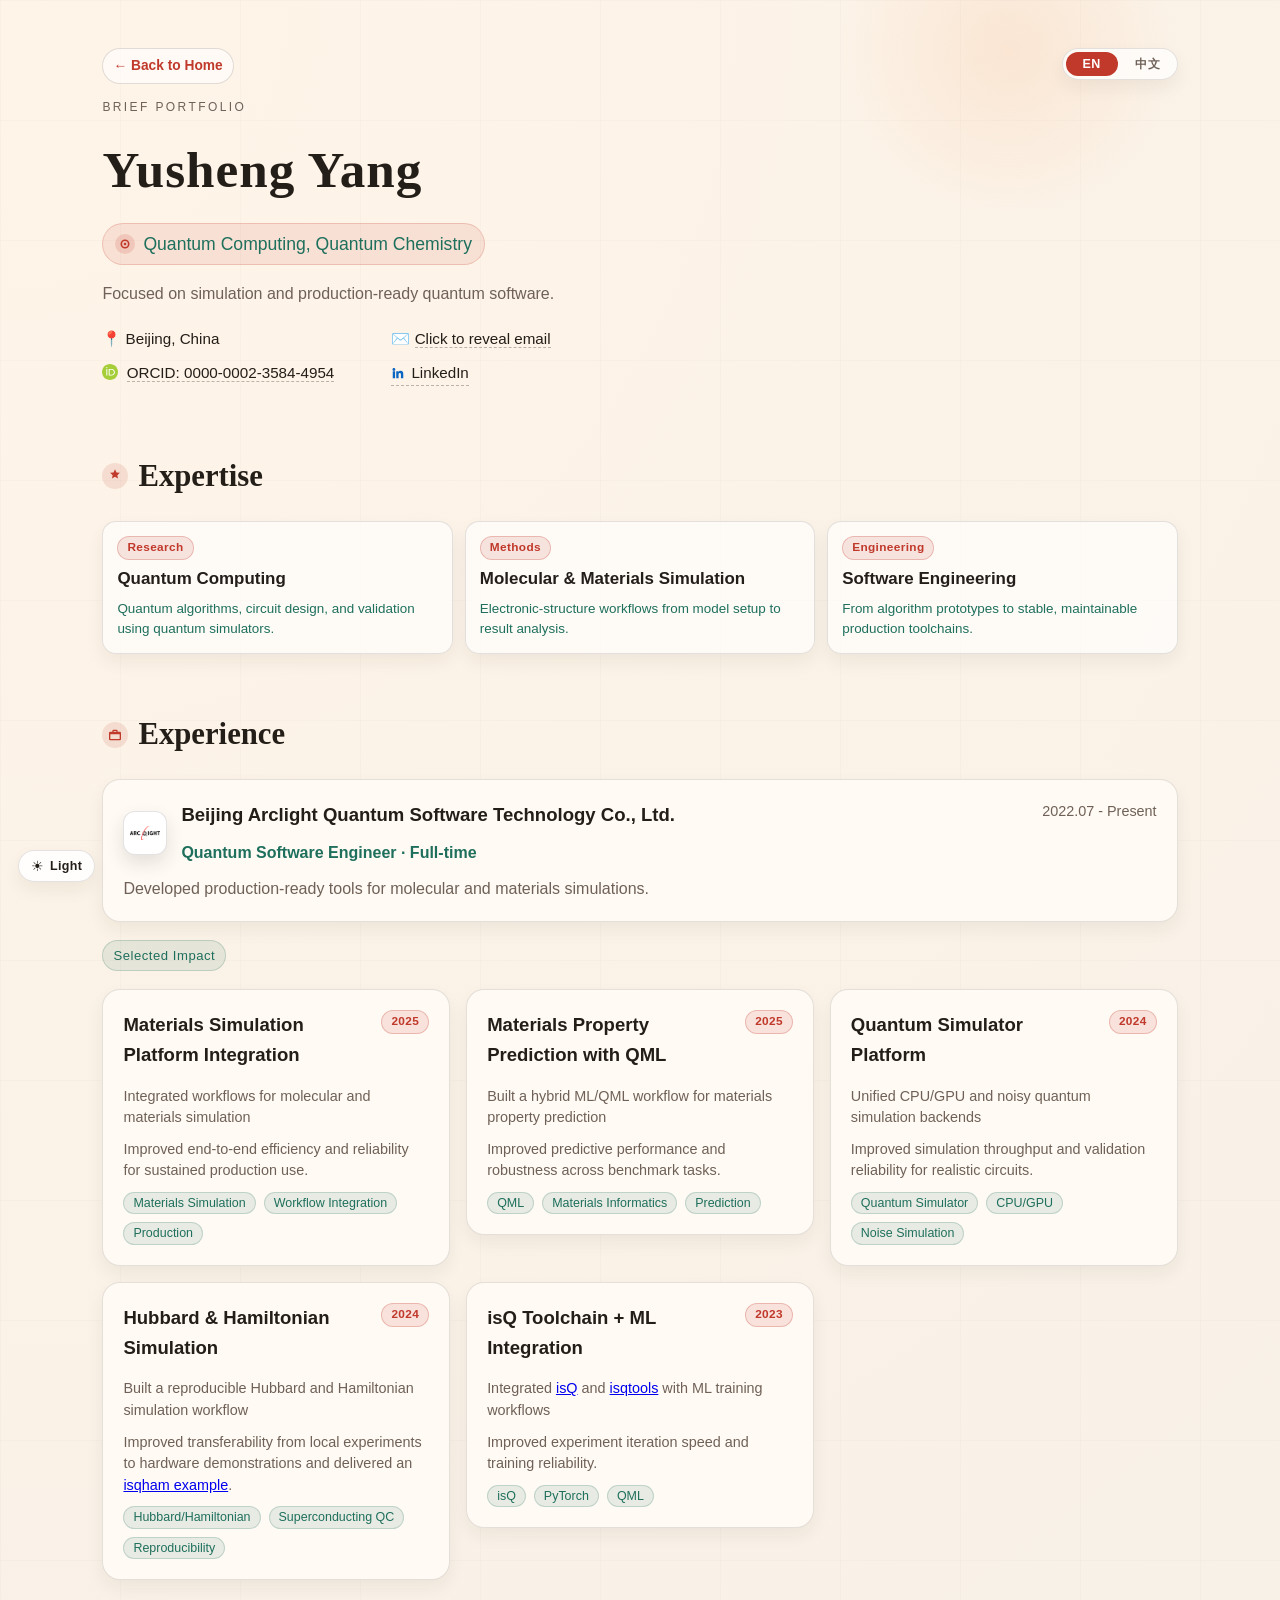
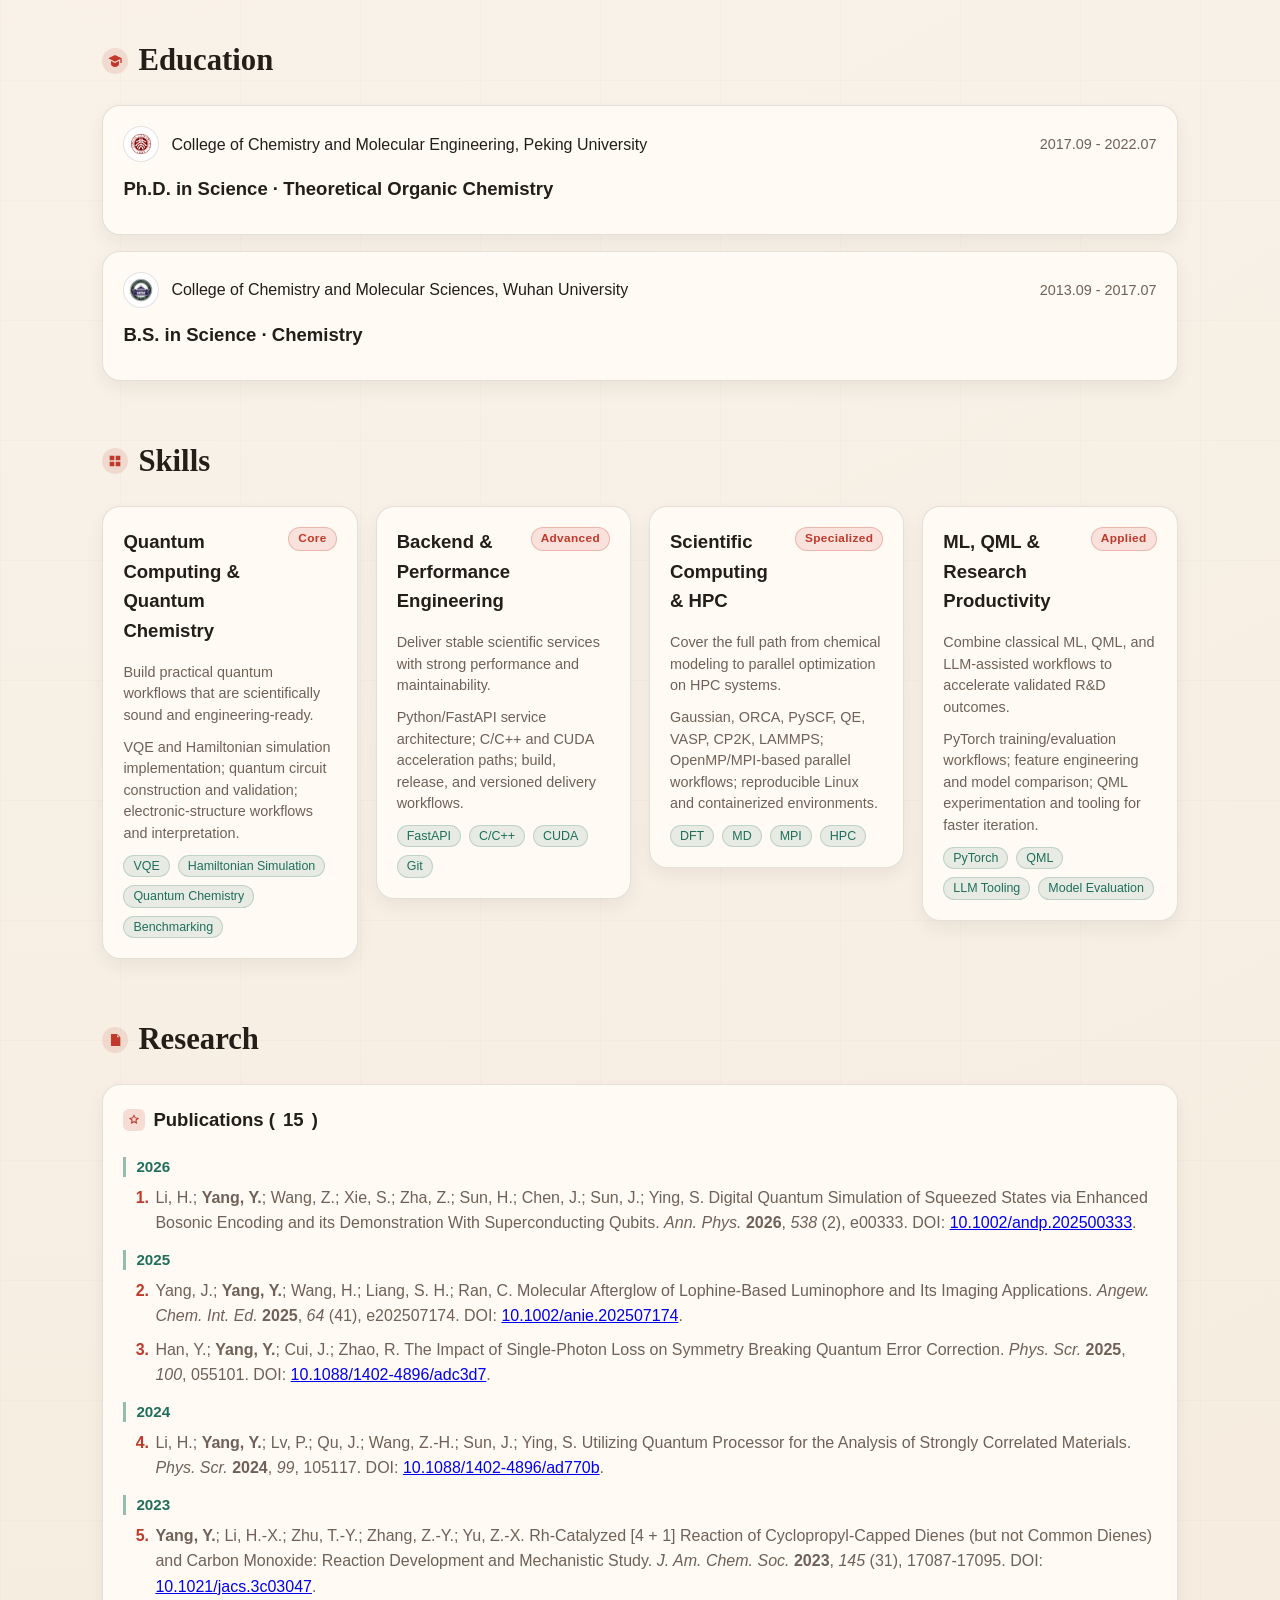
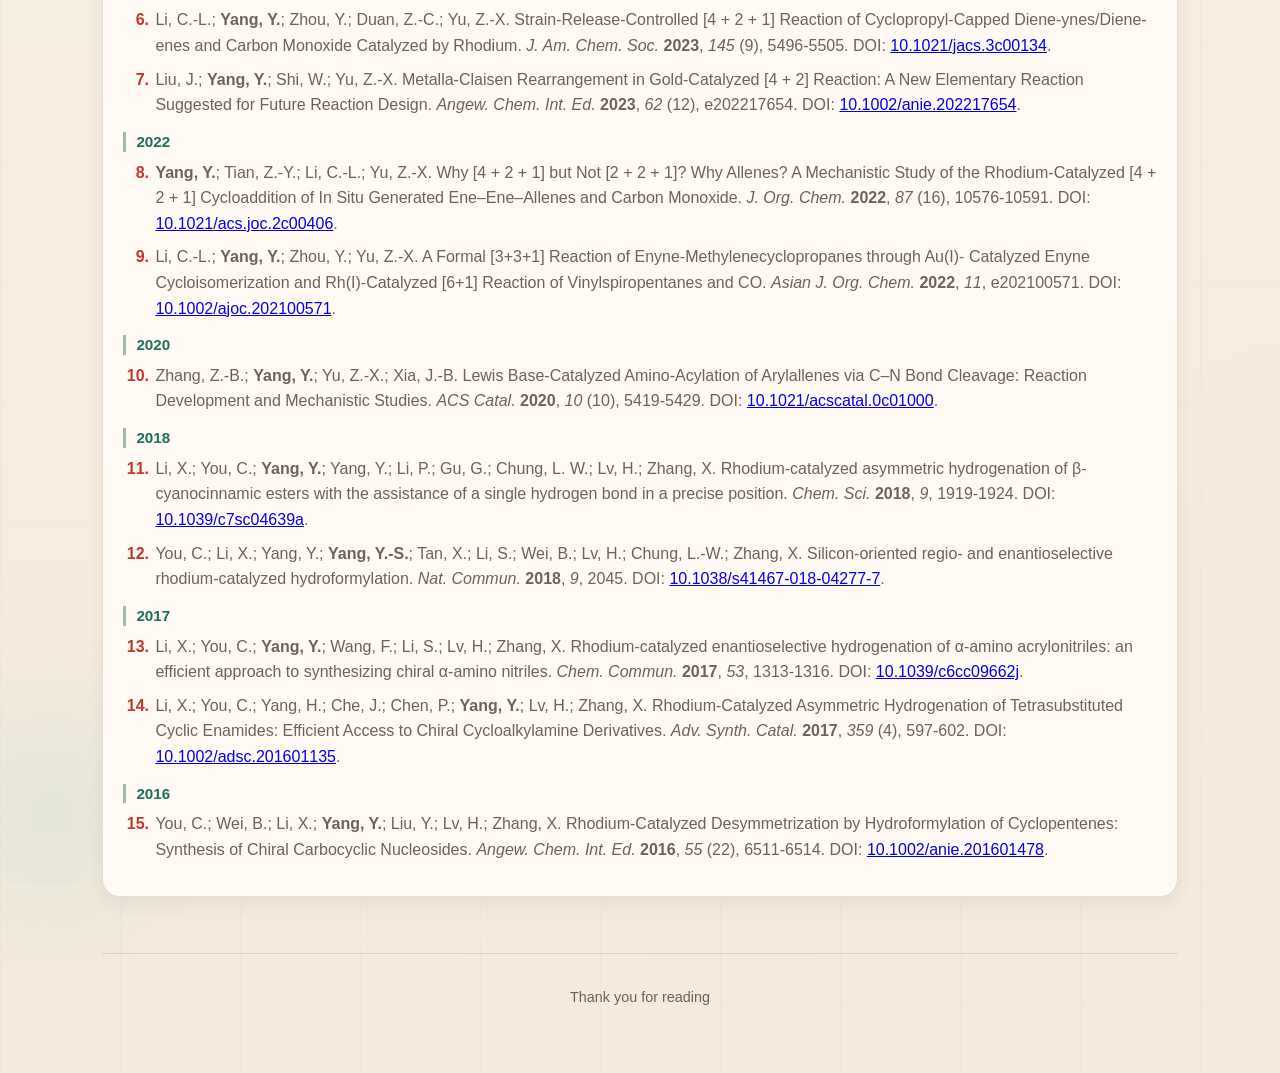
==== commit d638fee5: "feat: unify Expertise section CSS by removing nested card wrapper" ====
--- a/portfolio-en.html
+++ b/portfolio-en.html
@@ -152,7 +152,7 @@
           </h2>
         </div>
         <div class="timeline">
-          <article class="card reveal">
+          <div class="reveal">
             <ul class="focus-list">
               <li>
                 <div class="focus-list__head">
@@ -206,7 +206,7 @@
                 >
               </li>
             </ul>
-          </article>
+          </div>
         </div>
       </section>
 
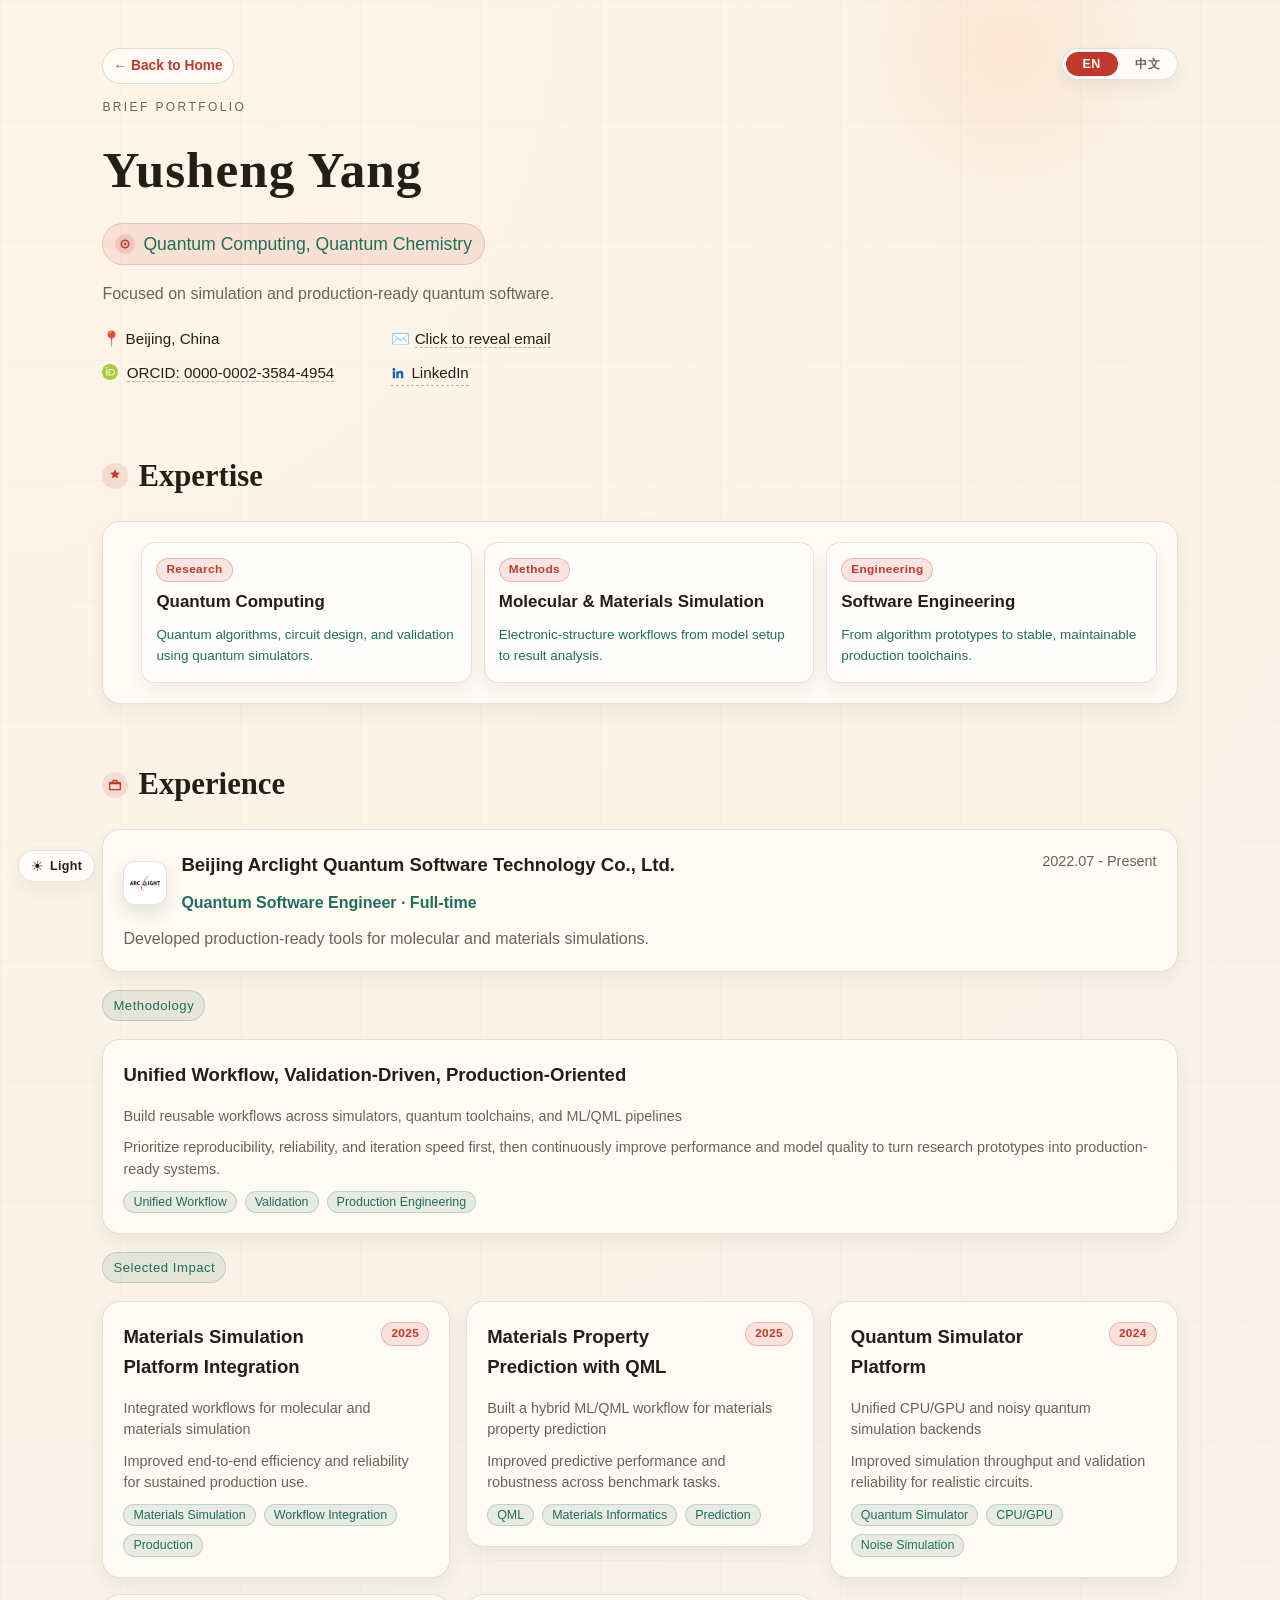
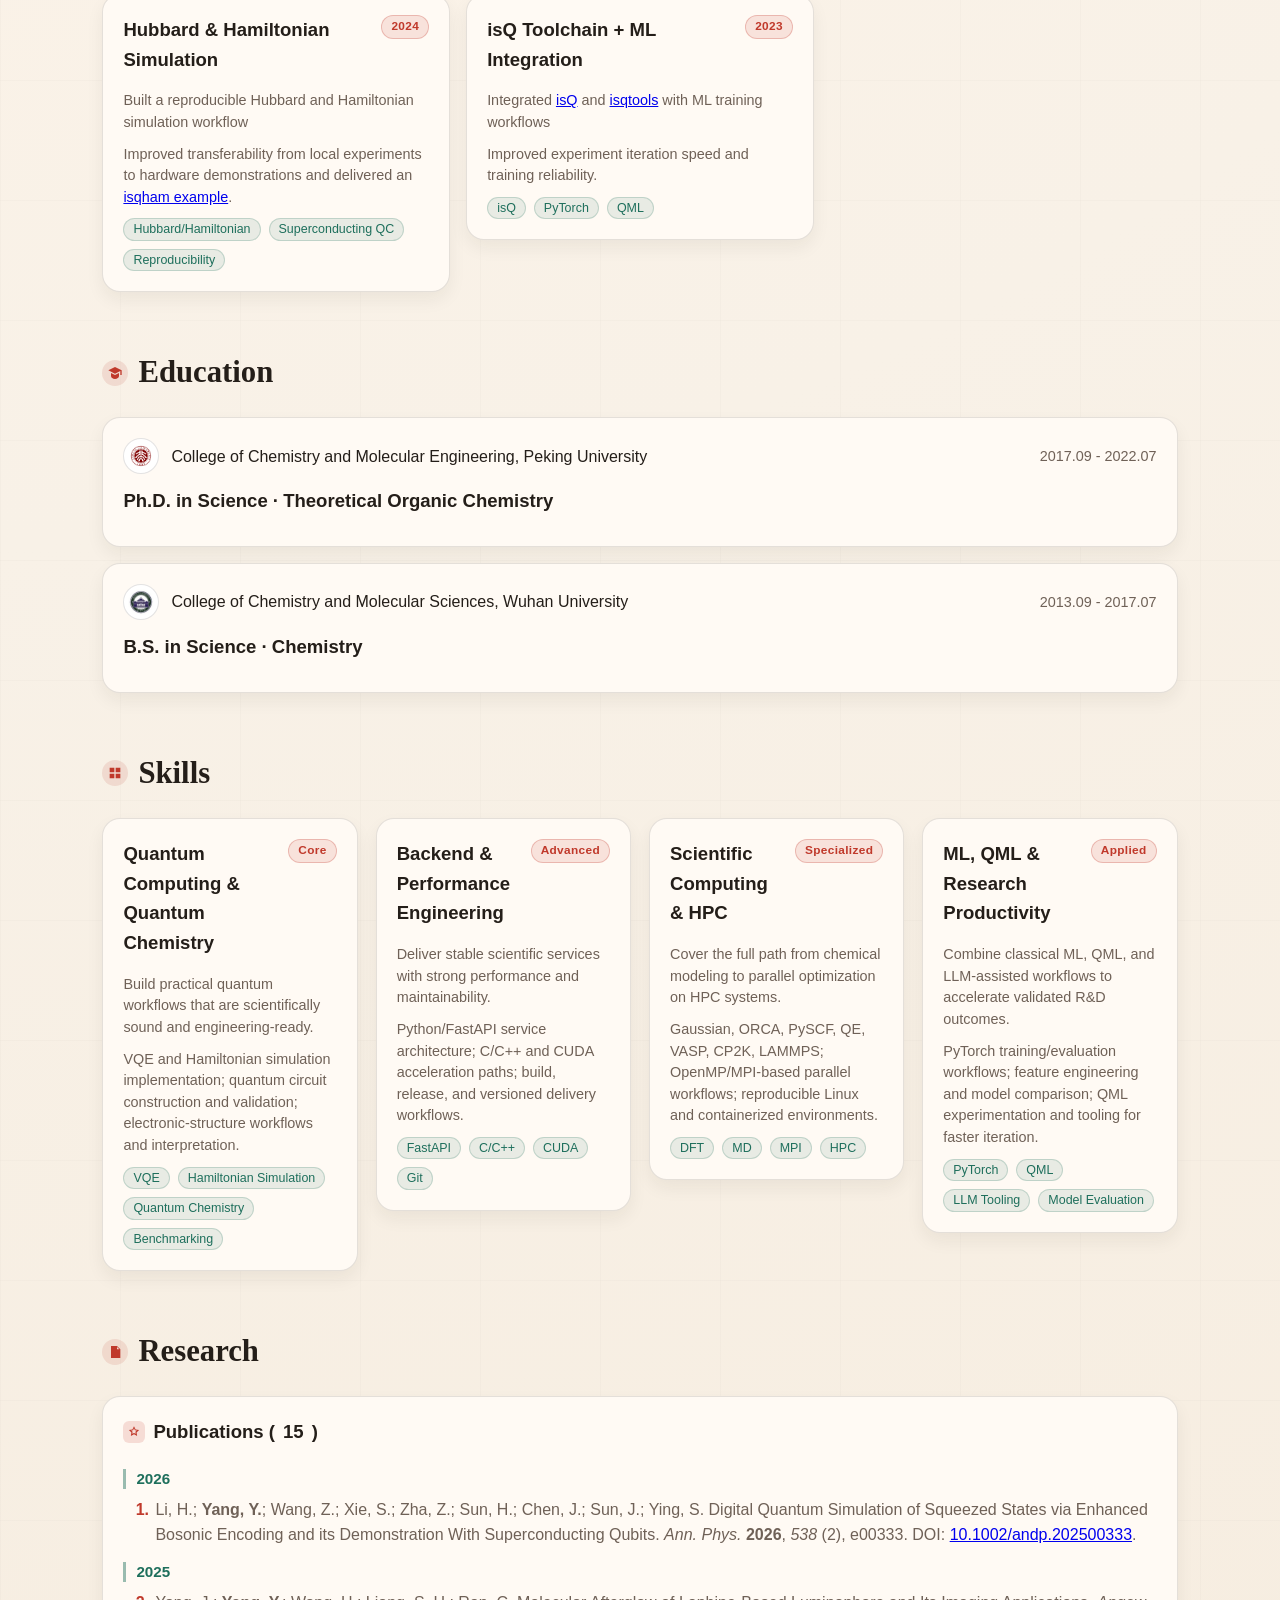
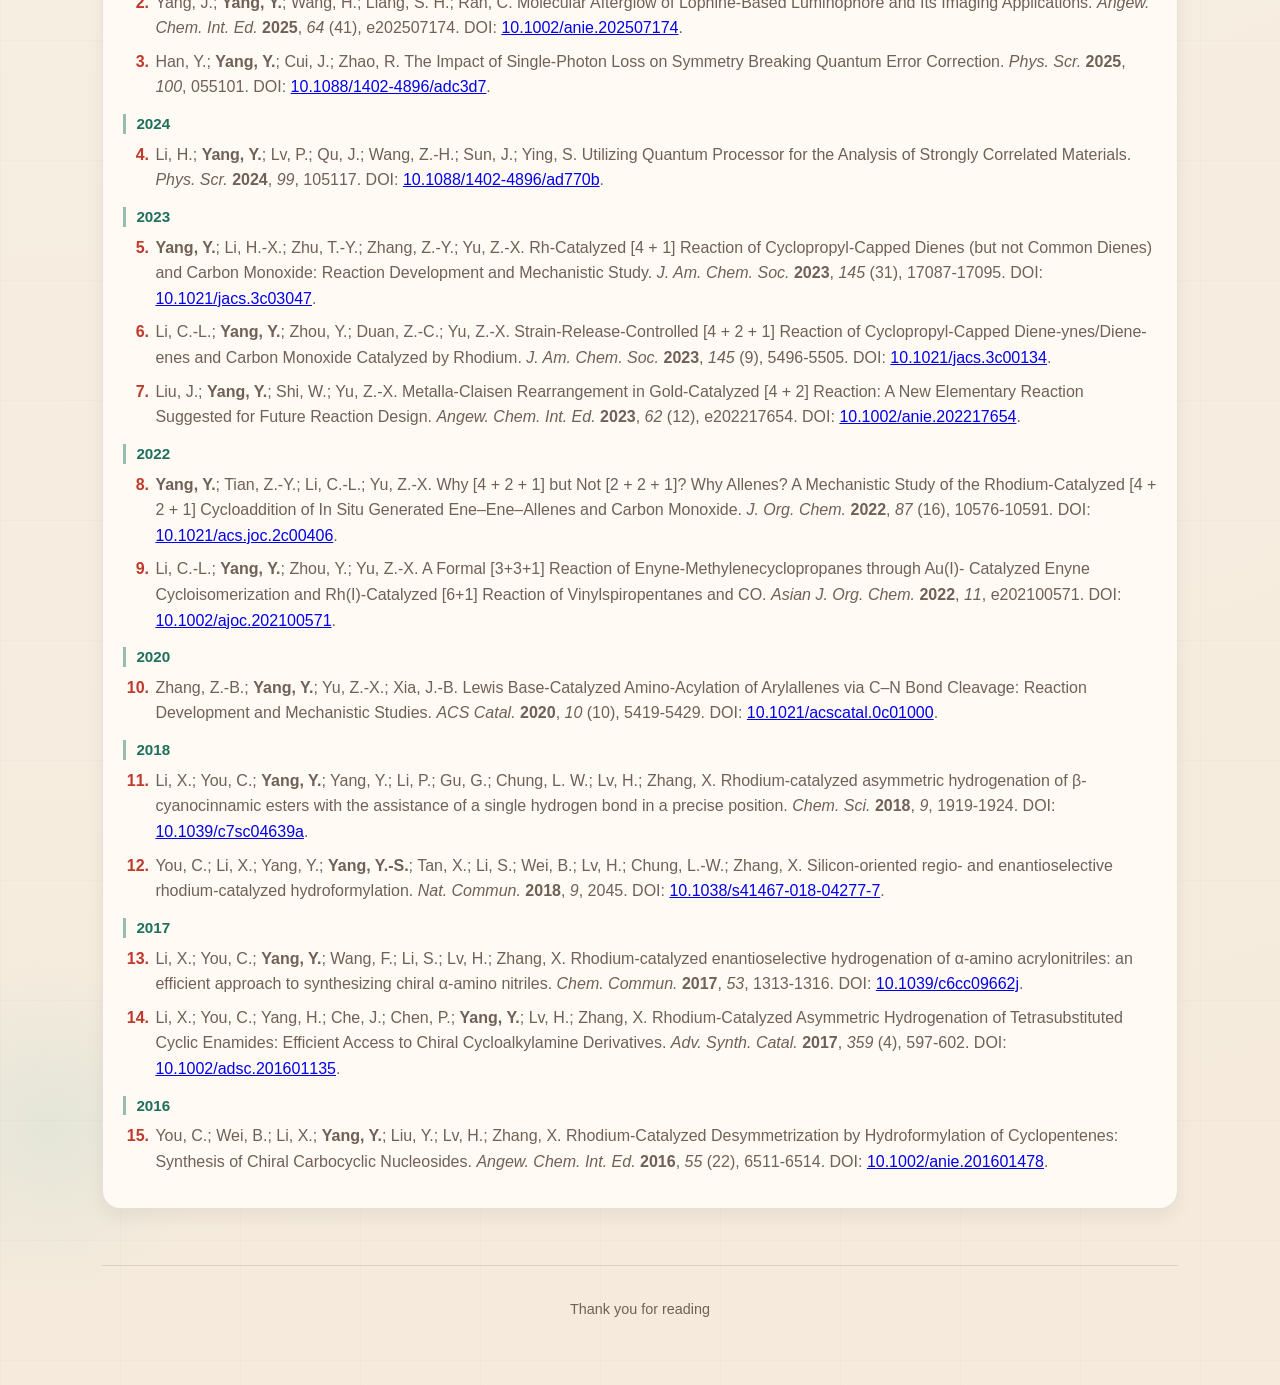
==== commit cf6c5c64: "feat: add methodology section to portfolio pages" ====
--- a/portfolio-en.html
+++ b/portfolio-en.html
@@ -152,7 +152,7 @@
           </h2>
         </div>
         <div class="timeline">
-          <div class="reveal">
+          <article class="card reveal">
             <ul class="focus-list">
               <li>
                 <div class="focus-list__head">
@@ -206,7 +206,7 @@
                 >
               </li>
             </ul>
-          </div>
+          </article>
         </div>
       </section>
 
@@ -248,6 +248,31 @@
                 Developed production-ready tools for molecular and materials
                 simulations.
               </p>
+            </article>
+
+            <div class="experience-label">Methodology</div>
+            <article class="card reveal experience-project">
+              <div class="project-head">
+                <div class="project-title-row">
+                  <h3>
+                    Unified Workflow, Validation-Driven, Production-Oriented
+                  </h3>
+                </div>
+                <p class="project-meta">
+                  Build reusable workflows across simulators, quantum
+                  toolchains, and ML/QML pipelines
+                </p>
+              </div>
+              <p class="project-summary">
+                Prioritize reproducibility, reliability, and iteration speed
+                first, then continuously improve performance and model quality
+                to turn research prototypes into production-ready systems.
+              </p>
+              <div class="project-tags">
+                <span>Unified Workflow</span>
+                <span>Validation</span>
+                <span>Production Engineering</span>
+              </div>
             </article>
 
             <div class="experience-label">Selected Impact</div>
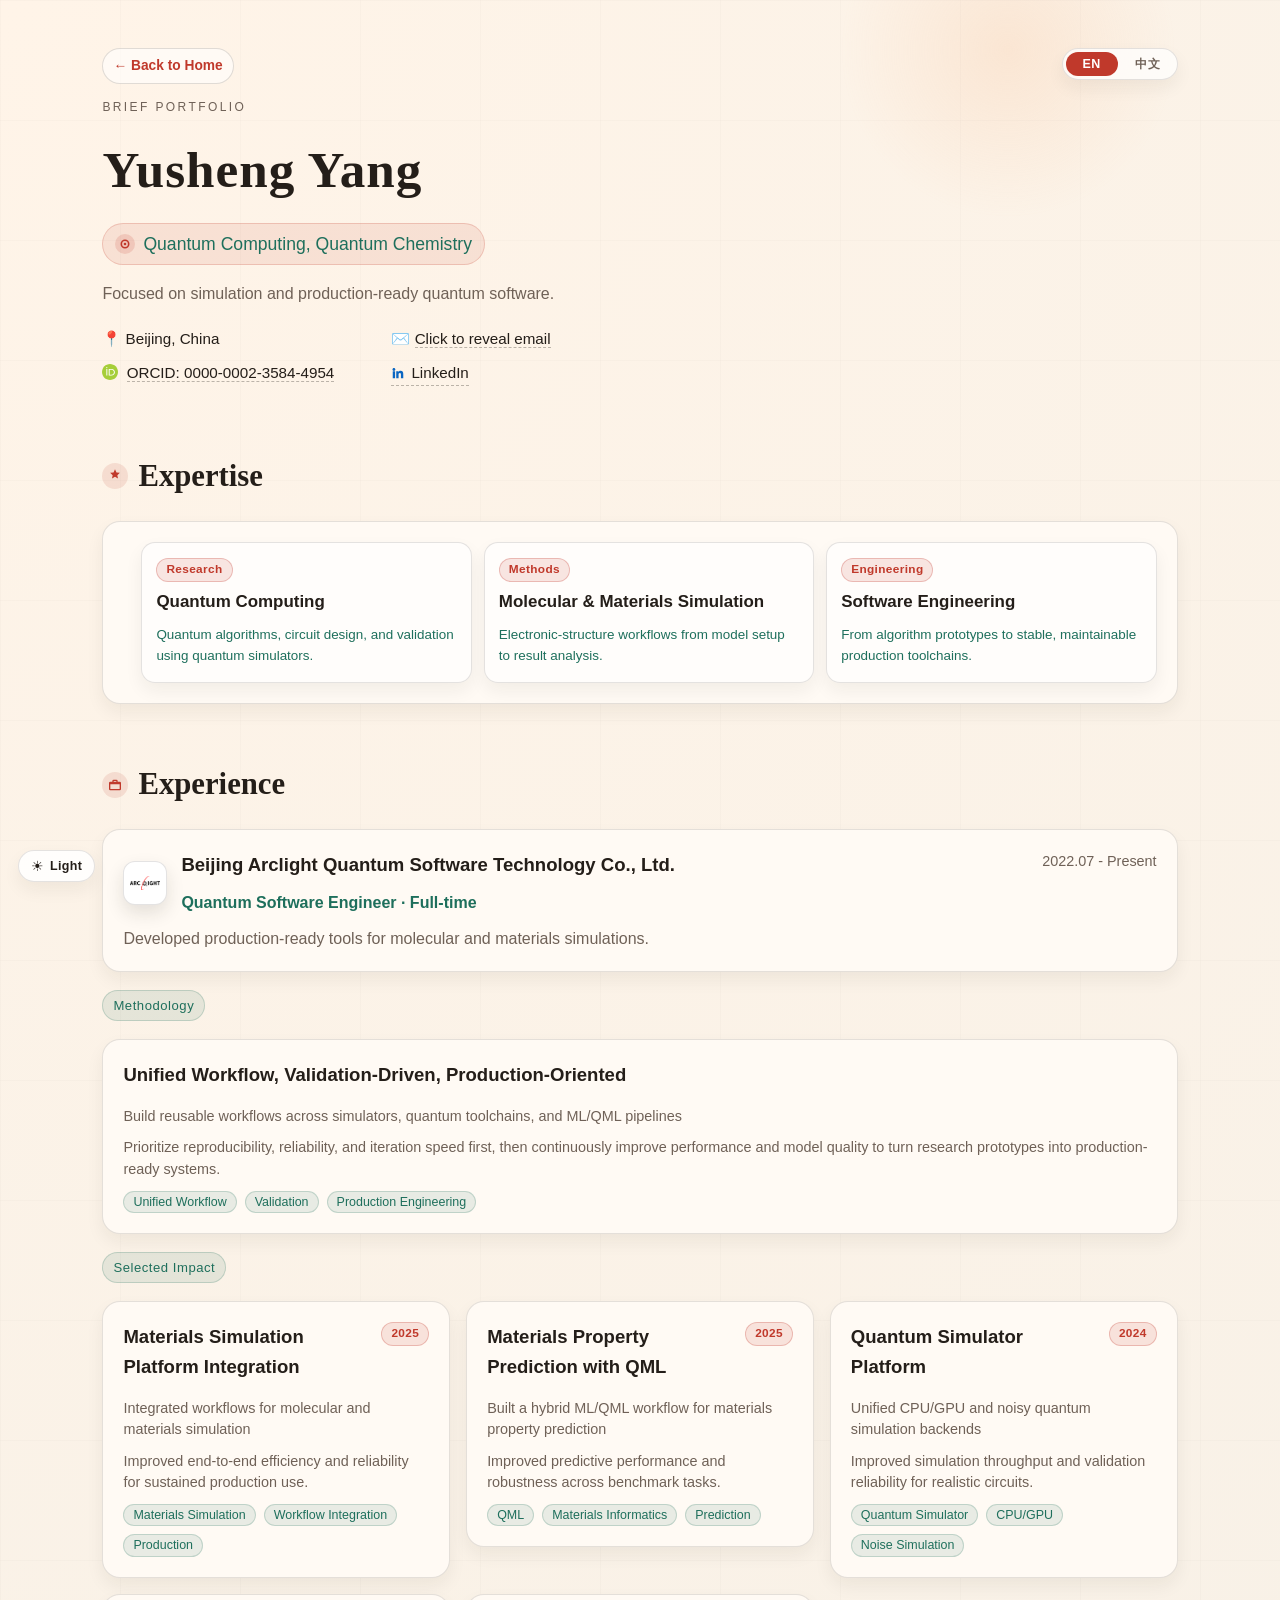
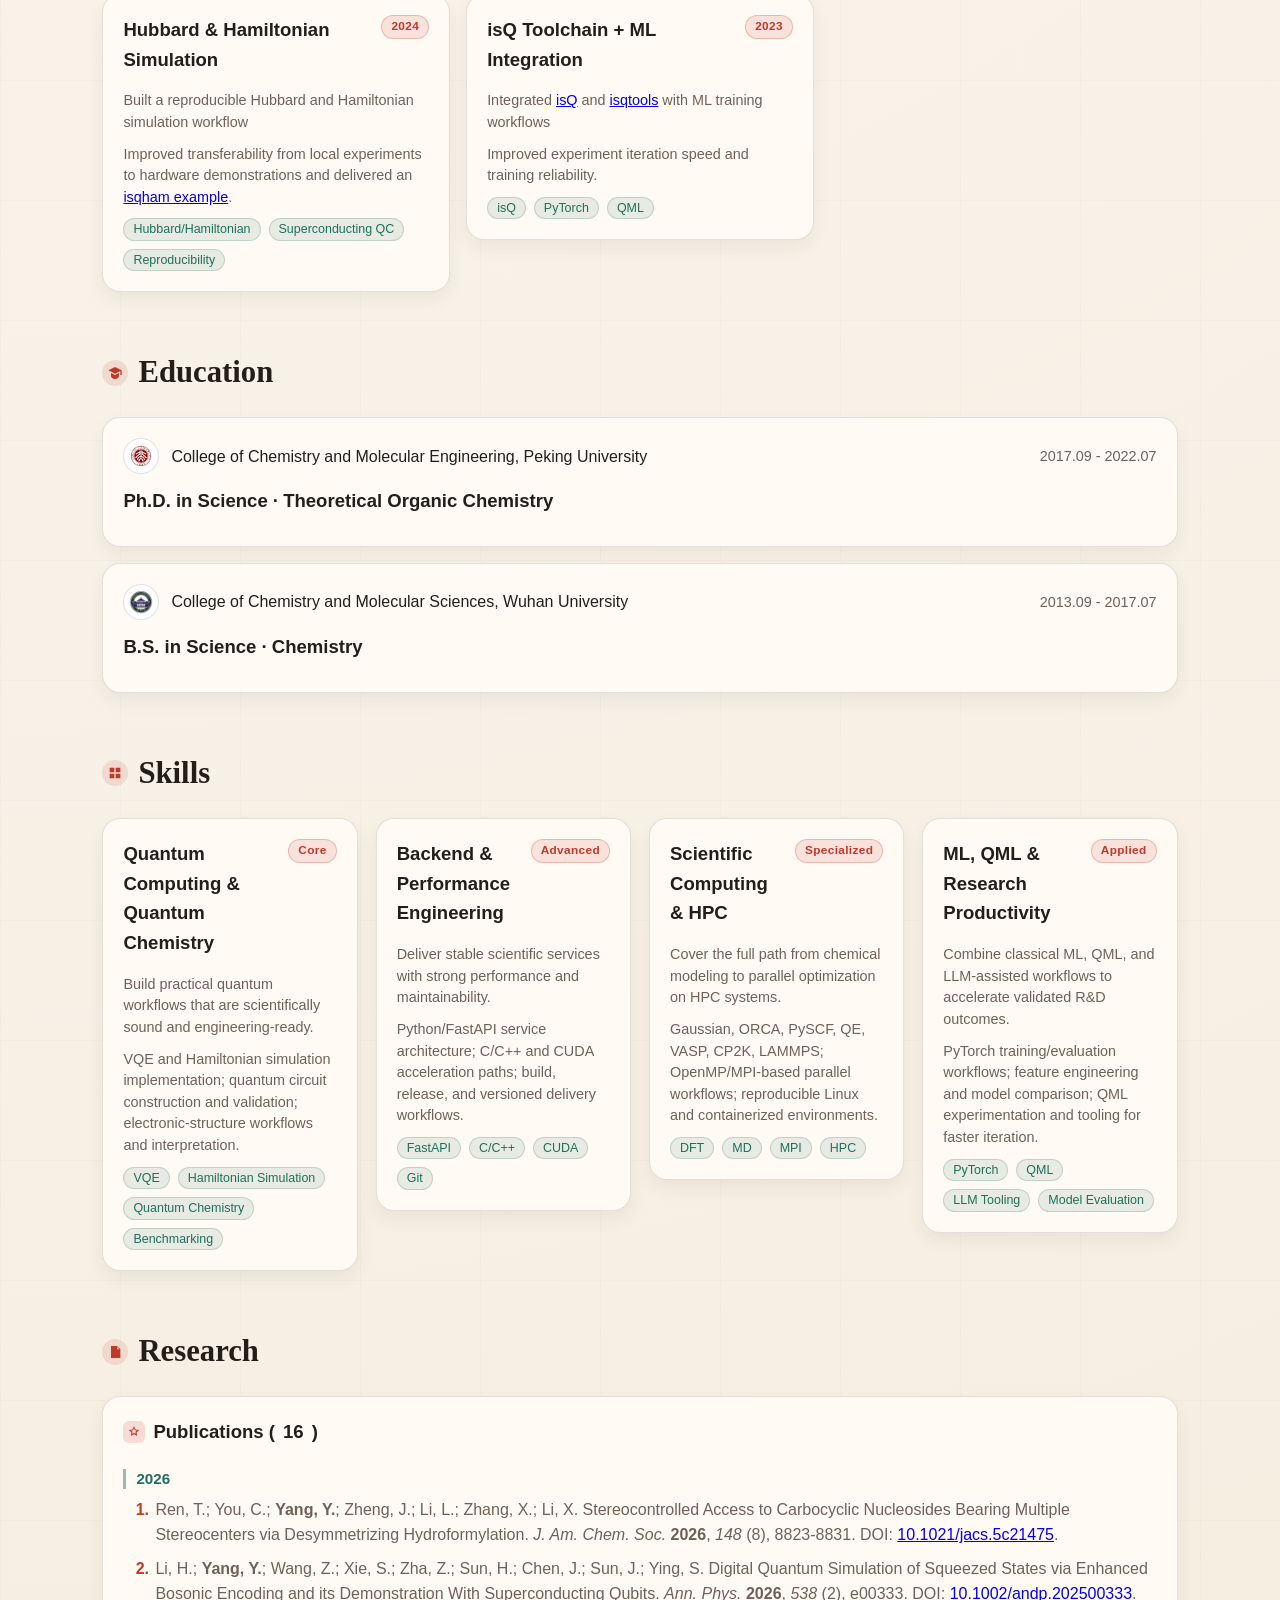
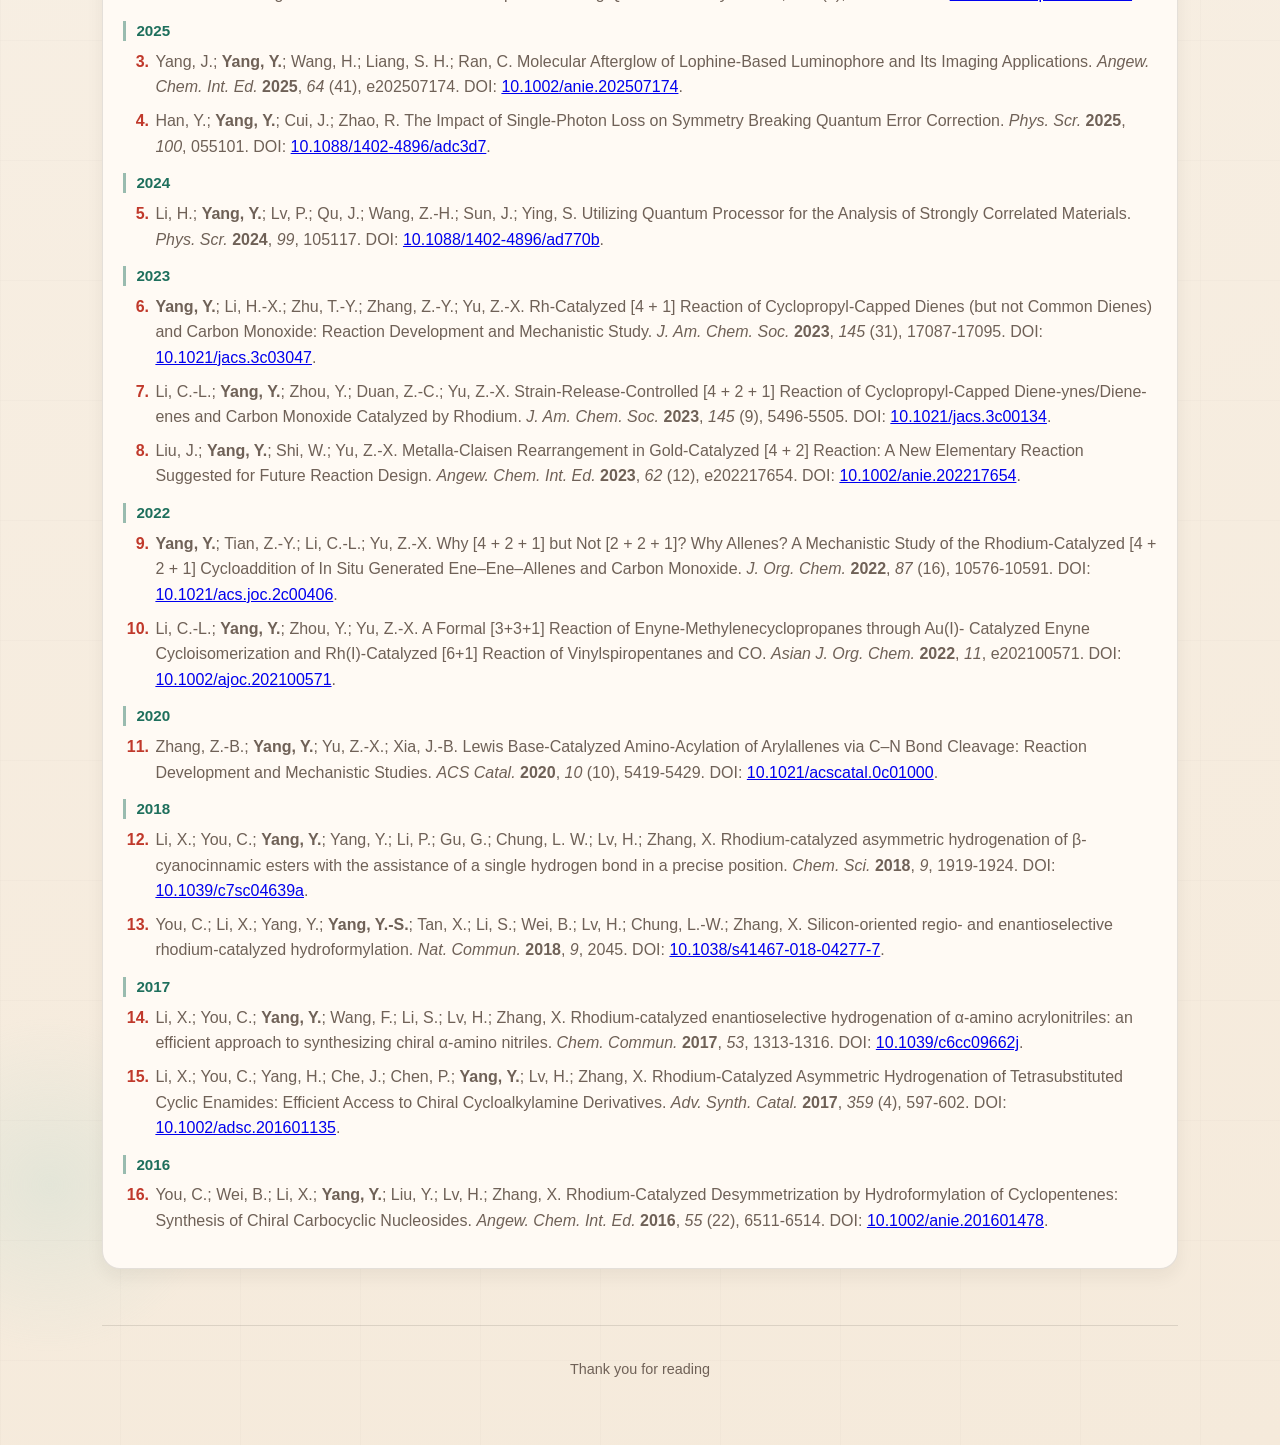
==== commit 781930f2: "feat: add new JACS 2026 paper to publications list" ====
--- a/portfolio-en.html
+++ b/portfolio-en.html
@@ -601,6 +601,16 @@
               <h4>2026</h4>
               <ol class="result-list">
                 <li>
+                  Ren, T.; You, C.; <strong>Yang, Y.</strong>; Zheng, J.; Li,
+                  L.; Zhang, X.; Li, X. Stereocontrolled Access to Carbocyclic
+                  Nucleosides Bearing Multiple Stereocenters via Desymmetrizing
+                  Hydroformylation. <em>J. Am. Chem. Soc.</em>
+                  <strong>2026</strong>, <em>148</em> (8), 8823-8831. DOI:
+                  <a href="https://doi.org/10.1021/jacs.5c21475"
+                    >10.1021/jacs.5c21475</a
+                  >.
+                </li>
+                <li>
                   Li, H.; <strong>Yang, Y.</strong>; Wang, Z.; Xie, S.; Zha, Z.;
                   Sun, H.; Chen, J.; Sun, J.; Ying, S. Digital Quantum
                   Simulation of Squeezed States via Enhanced Bosonic Encoding
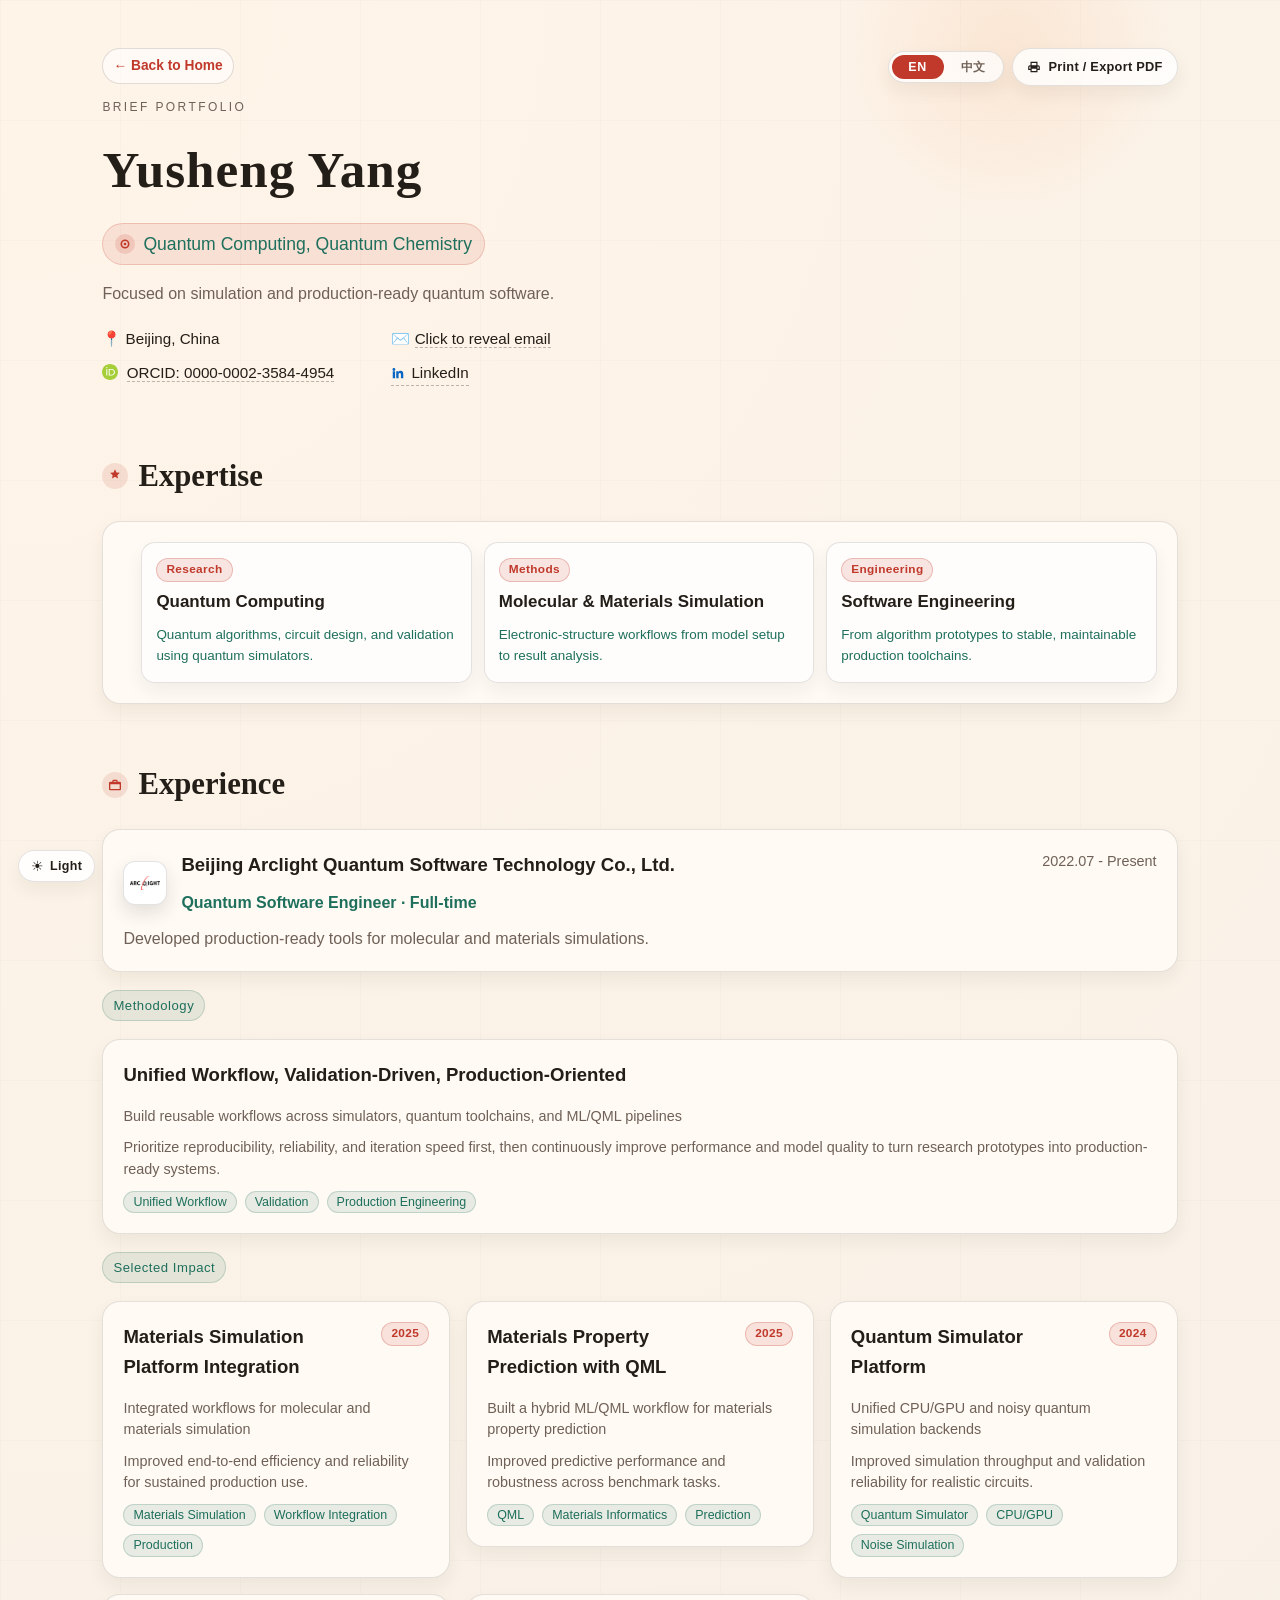
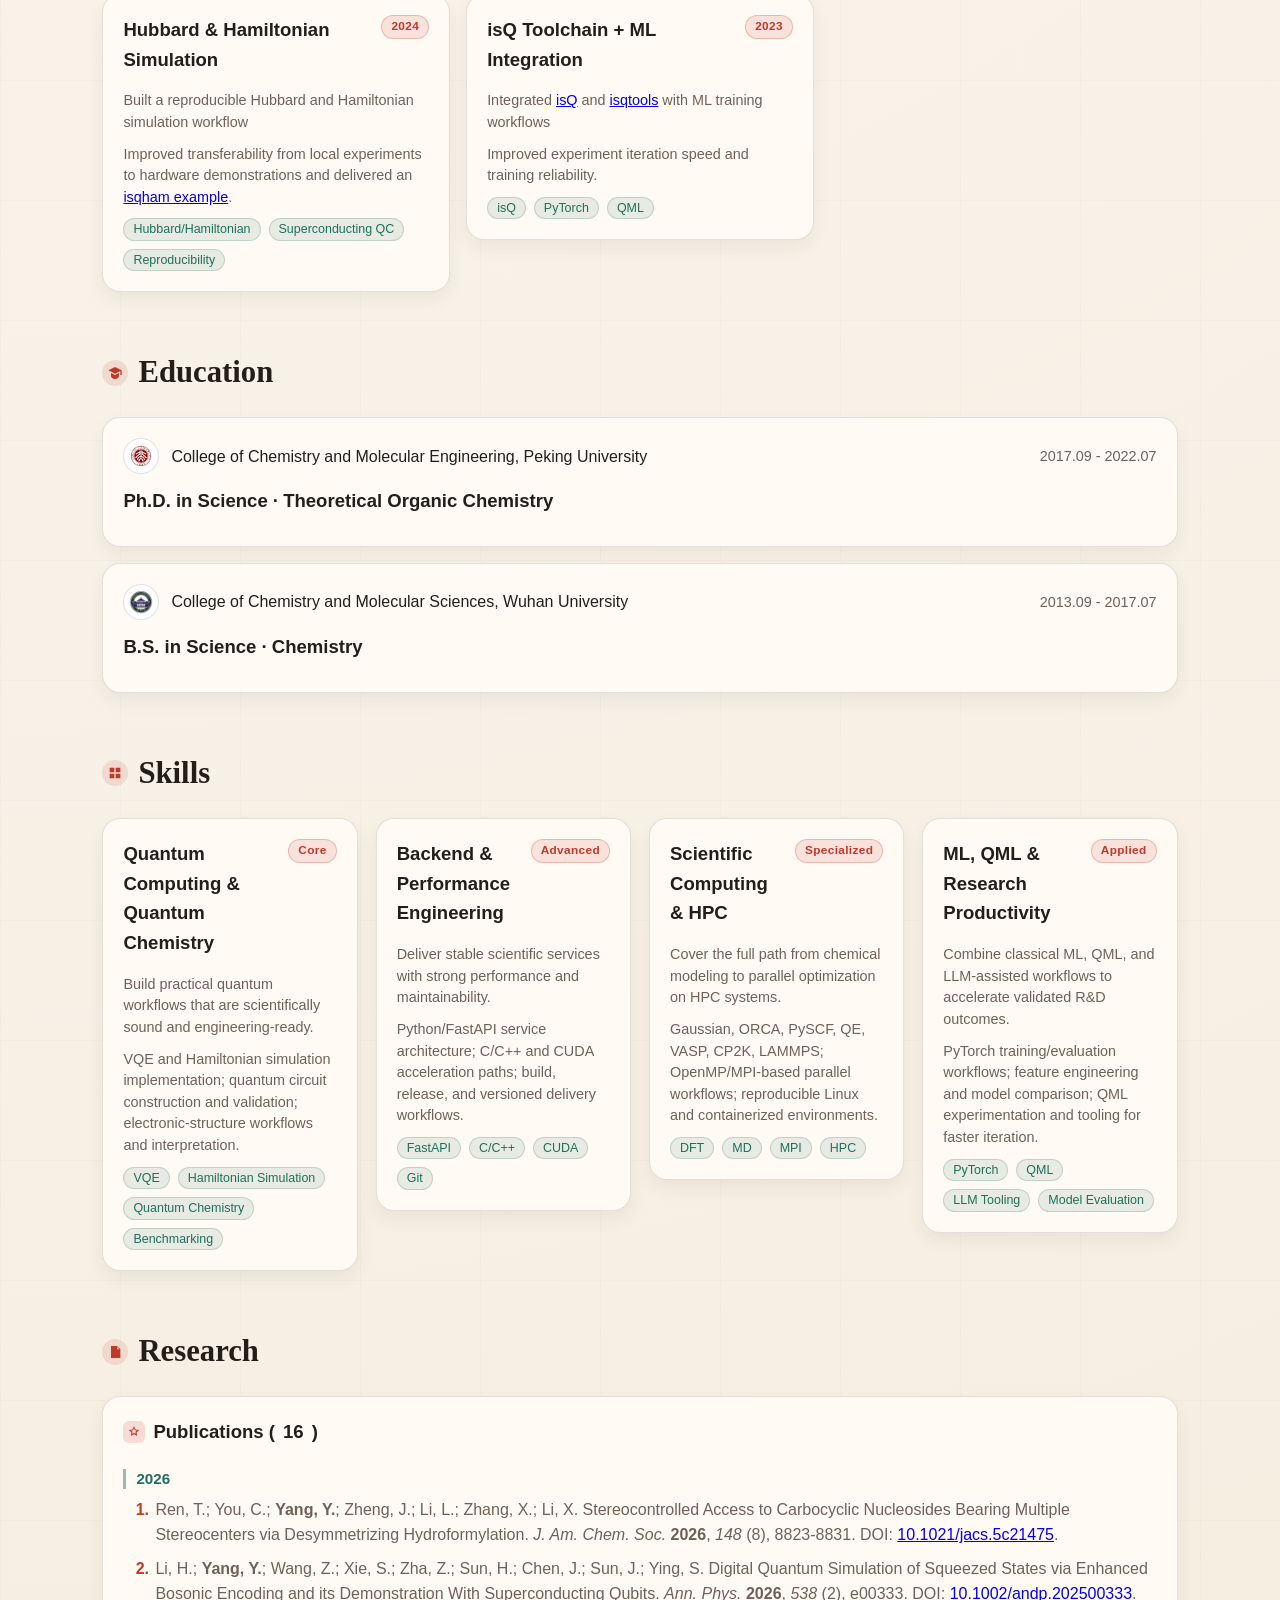
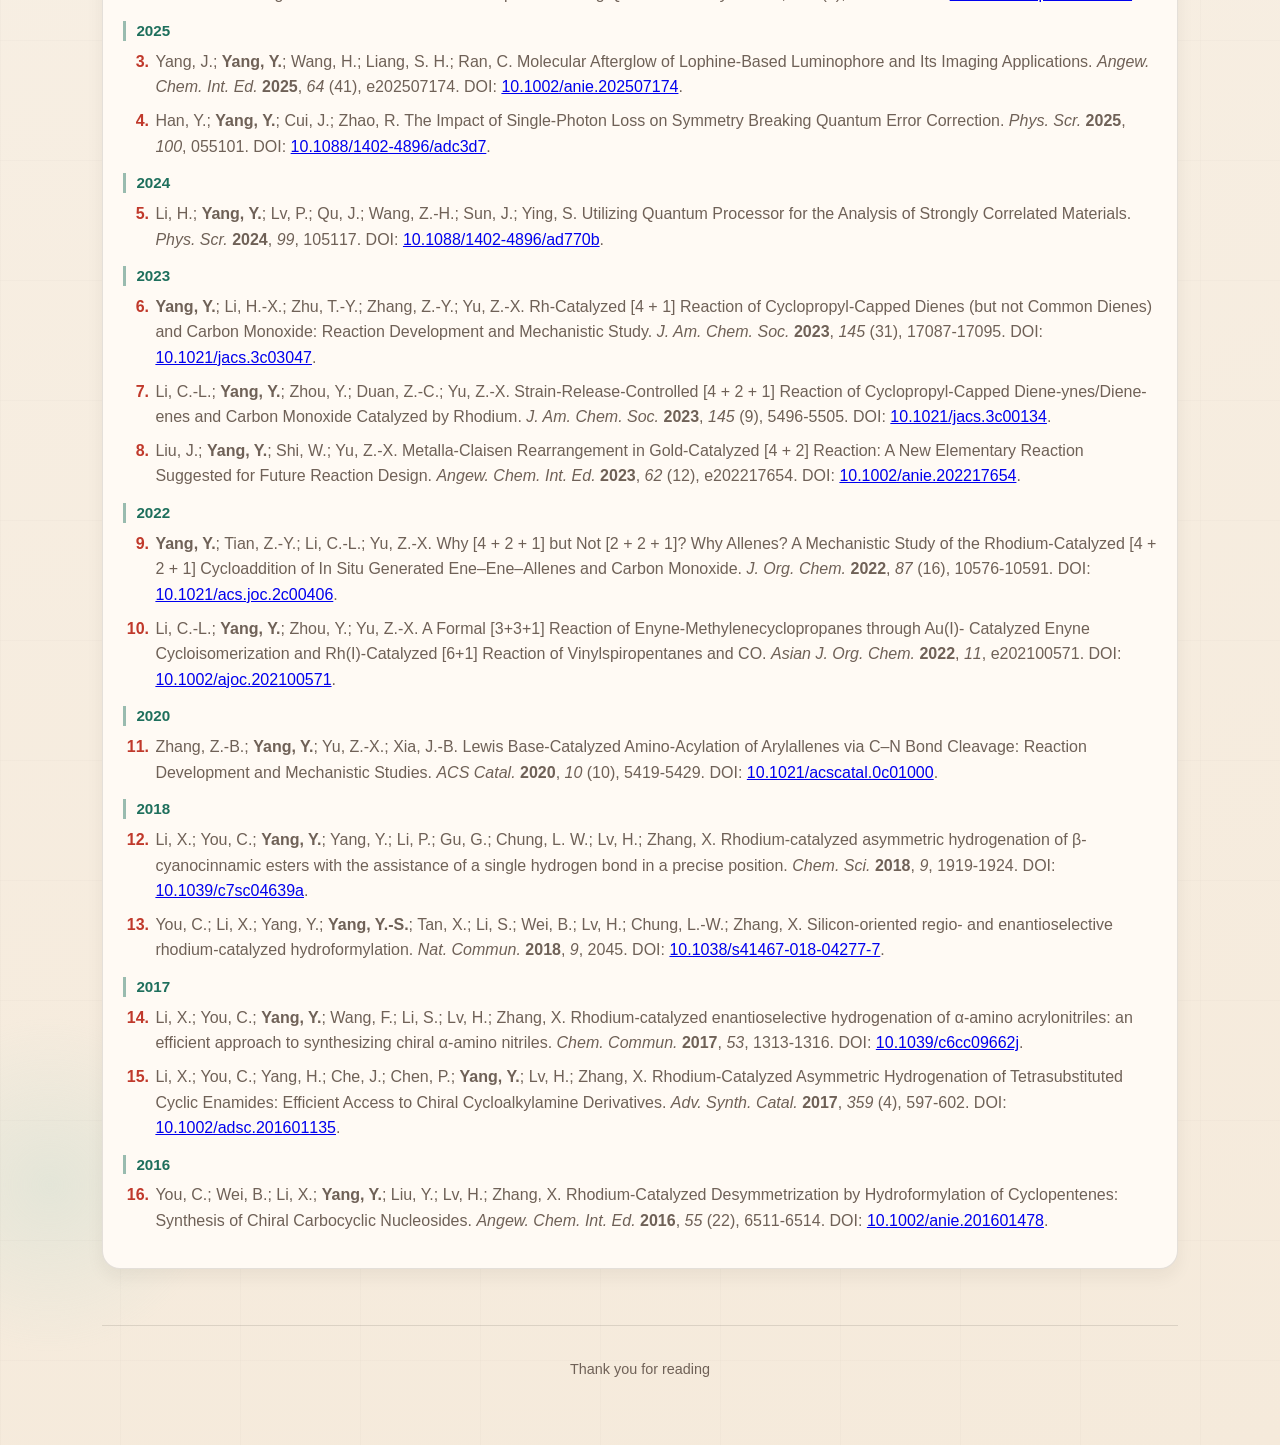
==== commit 75d11217: "feat: add print/PDF export support to portfolio pages Add a Print/Export PDF button in the hero sect" ====
--- a/portfolio-en.html
+++ b/portfolio-en.html
@@ -67,6 +67,14 @@
           <a class="hero__lang-link is-active" href="./portfolio-en.html">EN</a>
           <a class="hero__lang-link" href="./portfolio-zh.html">中文</a>
         </div>
+        <button class="hero__print-button js-print-page" type="button">
+          <svg viewBox="0 0 24 24" aria-hidden="true">
+            <path
+              d="M6 9V3h12v6h1a3 3 0 013 3v5h-4v4H6v-4H2v-5a3 3 0 013-3h1zm2-4v4h8V5H8zm8 10H8v4h8v-4zm2 0h2v-3a1 1 0 00-1-1h-1v4zM6 15v-4H5a1 1 0 00-1 1v3h2z"
+            />
+          </svg>
+          Print / Export PDF
+        </button>
       </div>
       <div class="hero__content">
         <div class="hero__nav">
--- a/assets/css/portfolio/index.css
+++ b/assets/css/portfolio/index.css
@@ -4,3 +4,4 @@
 @import url("./results.css");
 @import url("./highlights.css");
 @import url("./utilities.css");
+@import url("./print.css");
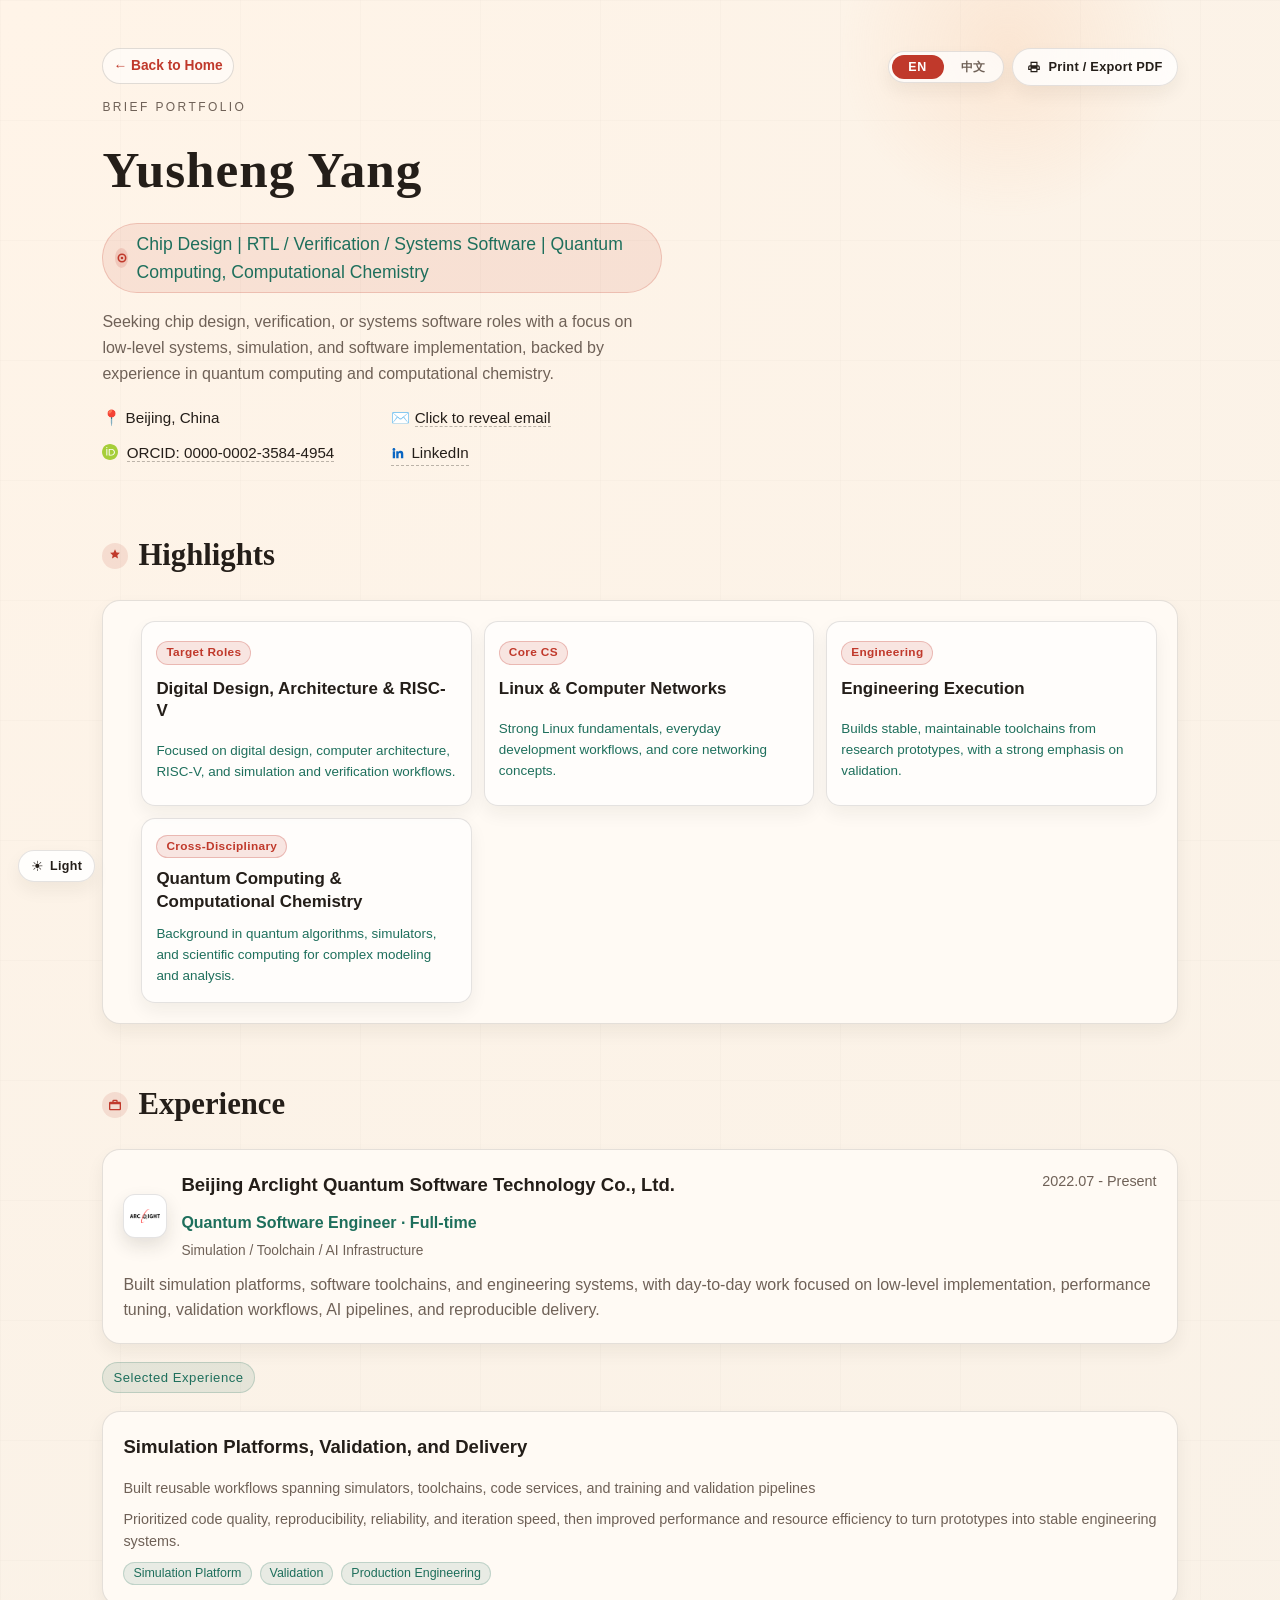
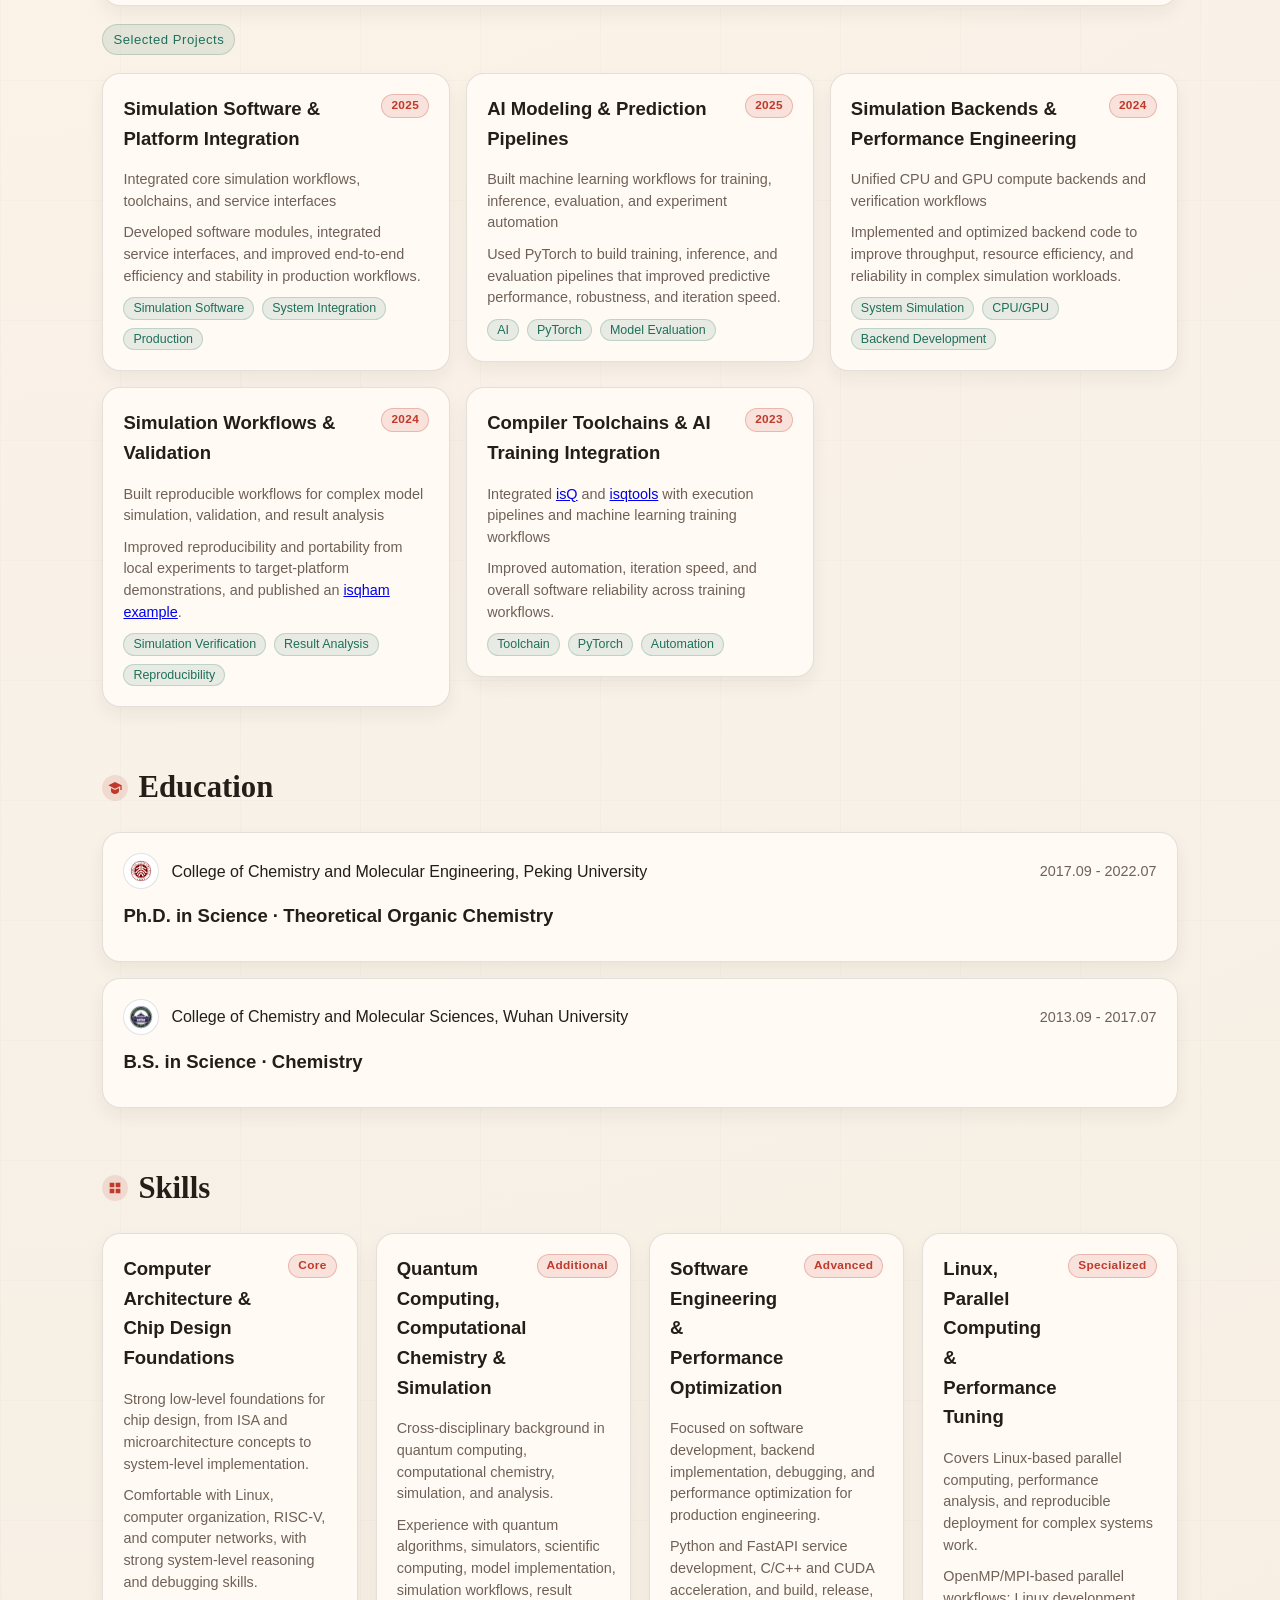
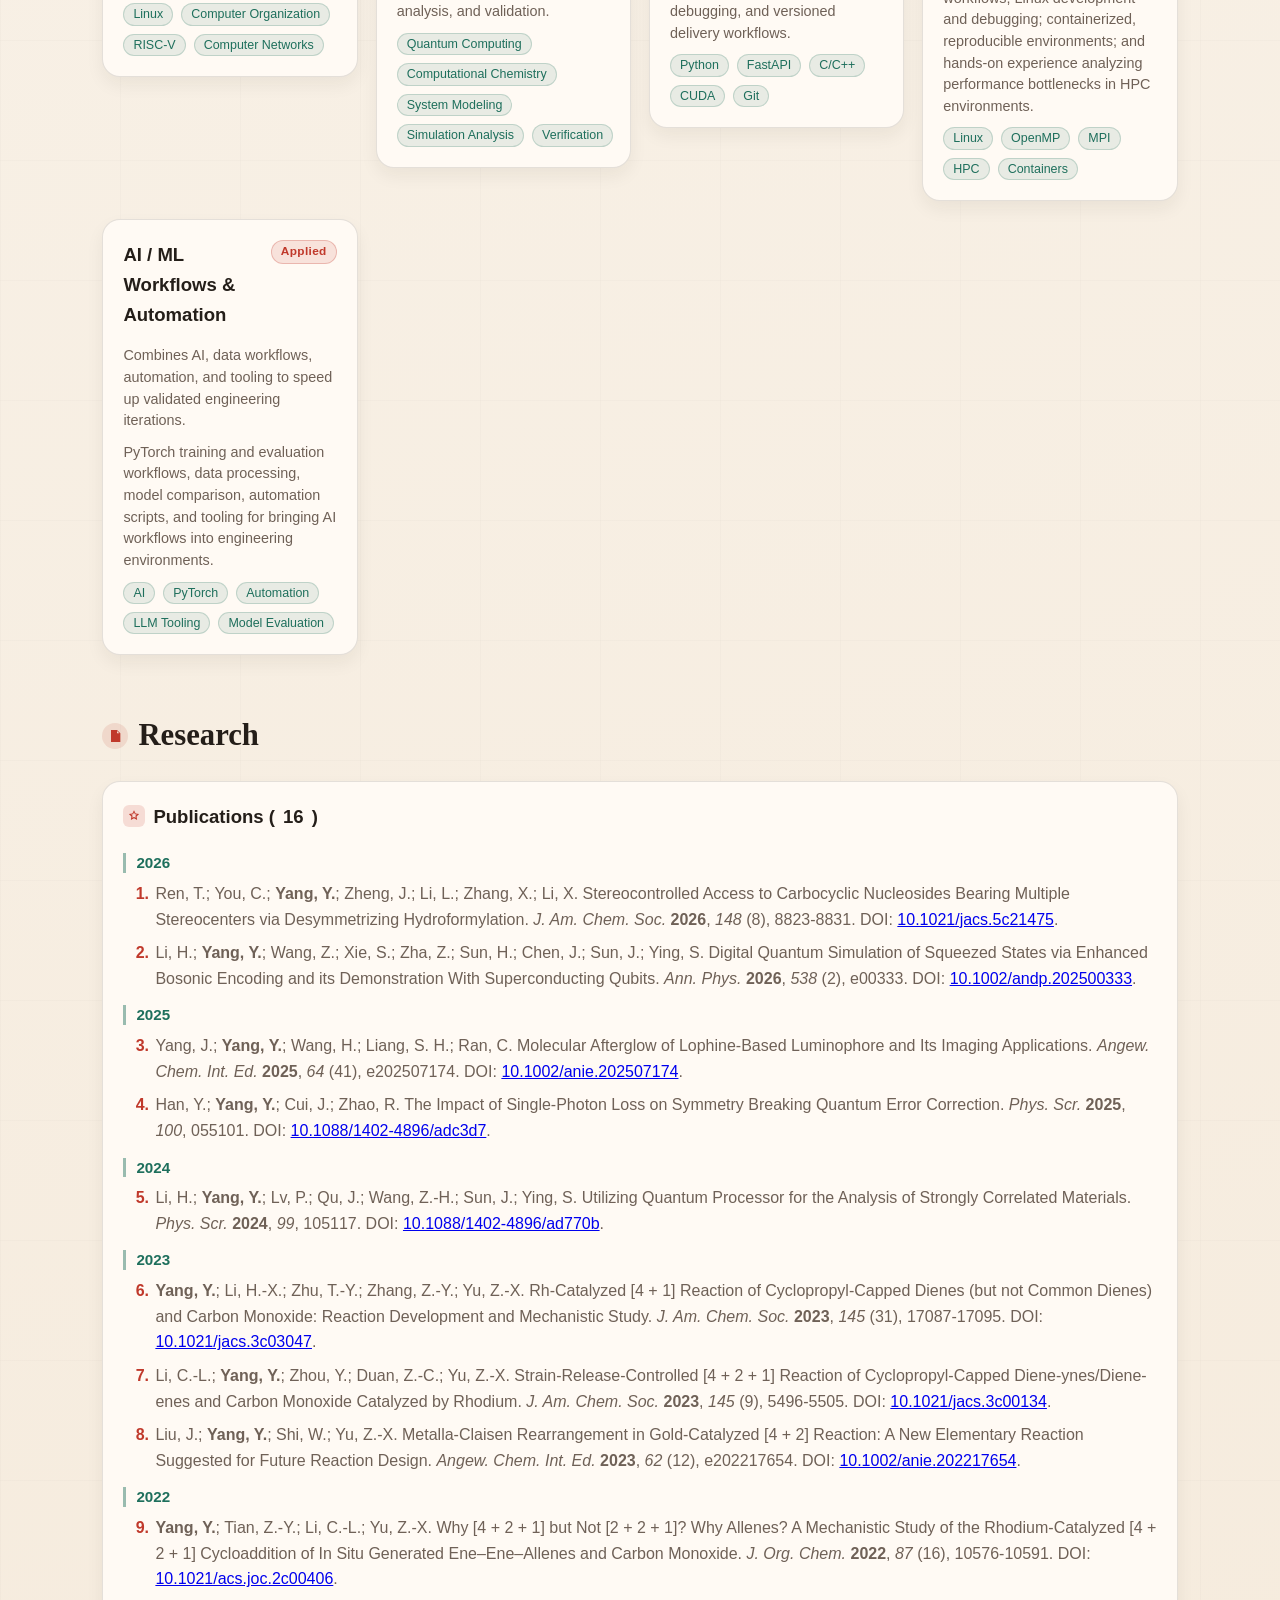
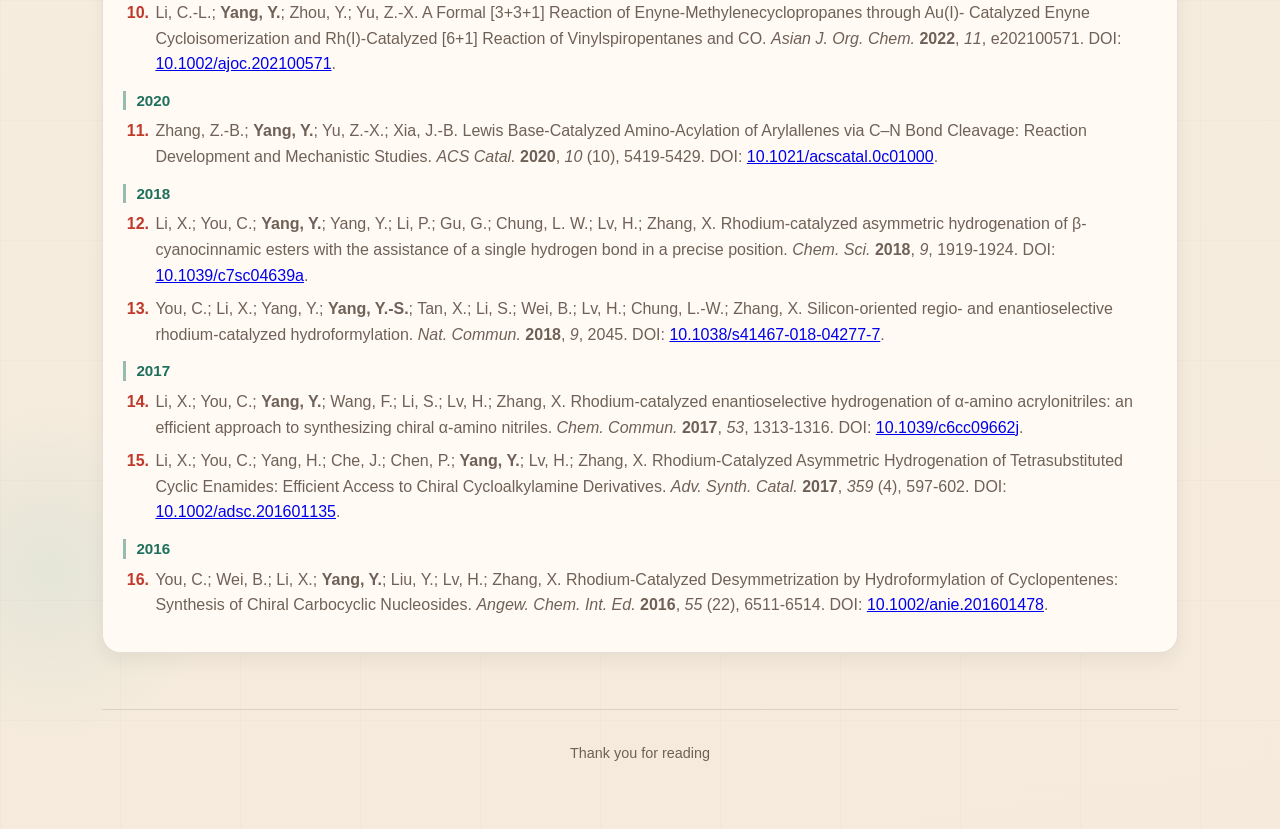
==== commit c408c62a: "feat: refocus portfolio toward chip design and systems software roles" ====
--- a/portfolio-en.html
+++ b/portfolio-en.html
@@ -96,10 +96,13 @@
               />
             </svg>
           </span>
-          Quantum Computing, Quantum Chemistry
+          Chip Design | RTL / Verification / Systems Software | Quantum
+          Computing, Computational Chemistry
         </p>
         <p class="hero__summary">
-          Focused on simulation and production-ready quantum software.
+          Seeking chip design, verification, or systems software roles with a
+          focus on low-level systems, simulation, and software implementation,
+          backed by experience in quantum computing and computational chemistry.
         </p>
         <div class="hero__meta">
           <span>📍 Beijing, China</span>
@@ -156,7 +159,7 @@
                   d="M12 2l2.2 4.7 5.1.6-3.8 3.5 1 5-4.5-2.5-4.5 2.5 1-5L4.7 7.3l5.1-.6L12 2z"
                 />
               </svg> </span
-            >Expertise
+            >Highlights
           </h2>
         </div>
         <div class="timeline">
@@ -171,12 +174,12 @@
                       />
                     </svg>
                   </span>
-                  <span class="focus-list__label">Research</span>
-                </div>
-                <strong>Quantum Computing</strong>
+                  <span class="focus-list__label">Target Roles</span>
+                </div>
+                <strong>Digital Design, Architecture & RISC-V</strong>
                 <span
-                  >Quantum algorithms, circuit design, and validation using
-                  quantum simulators.</span
+                  >Focused on digital design, computer architecture, RISC-V, and
+                  simulation and verification workflows.</span
                 >
               </li>
               <li>
@@ -188,12 +191,12 @@
                       />
                     </svg>
                   </span>
-                  <span class="focus-list__label">Methods</span>
-                </div>
-                <strong>Molecular & Materials Simulation</strong>
+                  <span class="focus-list__label">Core CS</span>
+                </div>
+                <strong>Linux & Computer Networks</strong>
                 <span
-                  >Electronic-structure workflows from model setup to result
-                  analysis.</span
+                  >Strong Linux fundamentals, everyday development workflows,
+                  and core networking concepts.</span
                 >
               </li>
               <li>
@@ -207,10 +210,27 @@
                   </span>
                   <span class="focus-list__label">Engineering</span>
                 </div>
-                <strong>Software Engineering</strong>
+                <strong>Engineering Execution</strong>
                 <span
-                  >From algorithm prototypes to stable, maintainable production
-                  toolchains.</span
+                  >Builds stable, maintainable toolchains from research
+                  prototypes, with a strong emphasis on validation.</span
+                >
+              </li>
+              <li>
+                <div class="focus-list__head">
+                  <span class="focus-list__icon" aria-hidden="true">
+                    <svg viewBox="0 0 24 24" role="img">
+                      <path
+                        d="M12 2a4 4 0 014 4c0 .8-.2 1.5-.6 2.1l4.5 7.8A3.5 3.5 0 1117 17l-4.4-2.6A4 4 0 0112 14a4 4 0 01-.6 0L7 16.6A3.5 3.5 0 117 19l4.4-7.7A4 4 0 018 6a4 4 0 014-4zm0 2a2 2 0 100 4 2 2 0 000-4z"
+                      />
+                    </svg>
+                  </span>
+                  <span class="focus-list__label">Cross-Disciplinary</span>
+                </div>
+                <strong>Quantum Computing & Computational Chemistry</strong>
+                <span
+                  >Background in quantum algorithms, simulators, and scientific
+                  computing for complex modeling and analysis.</span
                 >
               </li>
             </ul>
@@ -248,60 +268,65 @@
                     <p class="company-role">
                       Quantum Software Engineer · Full-time
                     </p>
+                    <p class="company-role-title">
+                      Simulation / Toolchain / AI Infrastructure
+                    </p>
                   </div>
                 </div>
                 <span class="company-time">2022.07 - Present</span>
               </div>
               <p class="company-summary">
-                Developed production-ready tools for molecular and materials
-                simulations.
+                Built simulation platforms, software toolchains, and engineering
+                systems, with day-to-day work focused on low-level
+                implementation, performance tuning, validation workflows, AI
+                pipelines, and reproducible delivery.
               </p>
             </article>
 
-            <div class="experience-label">Methodology</div>
+            <div class="experience-label">Selected Experience</div>
             <article class="card reveal experience-project">
               <div class="project-head">
                 <div class="project-title-row">
-                  <h3>
-                    Unified Workflow, Validation-Driven, Production-Oriented
-                  </h3>
+                  <h3>Simulation Platforms, Validation, and Delivery</h3>
                 </div>
                 <p class="project-meta">
-                  Build reusable workflows across simulators, quantum
-                  toolchains, and ML/QML pipelines
+                  Built reusable workflows spanning simulators, toolchains, code
+                  services, and training and validation pipelines
                 </p>
               </div>
               <p class="project-summary">
-                Prioritize reproducibility, reliability, and iteration speed
-                first, then continuously improve performance and model quality
-                to turn research prototypes into production-ready systems.
+                Prioritized code quality, reproducibility, reliability, and
+                iteration speed, then improved performance and resource
+                efficiency to turn prototypes into stable engineering systems.
               </p>
               <div class="project-tags">
-                <span>Unified Workflow</span>
+                <span>Simulation Platform</span>
                 <span>Validation</span>
                 <span>Production Engineering</span>
               </div>
             </article>
 
-            <div class="experience-label">Selected Impact</div>
+            <div class="experience-label">Selected Projects</div>
             <div class="experience-projects">
               <article class="card reveal experience-project">
                 <div class="project-head">
                   <div class="project-title-row">
-                    <h3>Materials Simulation Platform Integration</h3>
+                    <h3>Simulation Software & Platform Integration</h3>
                     <span class="project-year">2025</span>
                   </div>
                   <p class="project-meta">
-                    Integrated workflows for molecular and materials simulation
+                    Integrated core simulation workflows, toolchains, and
+                    service interfaces
                   </p>
                 </div>
                 <p class="project-summary">
-                  Improved end-to-end efficiency and reliability for sustained
-                  production use.
+                  Developed software modules, integrated service interfaces, and
+                  improved end-to-end efficiency and stability in production
+                  workflows.
                 </p>
                 <div class="project-tags">
-                  <span>Materials Simulation</span>
-                  <span>Workflow Integration</span>
+                  <span>Simulation Software</span>
+                  <span>System Integration</span>
                   <span>Production</span>
                 </div>
               </article>
@@ -309,60 +334,64 @@
               <article class="card reveal experience-project">
                 <div class="project-head">
                   <div class="project-title-row">
-                    <h3>Materials Property Prediction with QML</h3>
+                    <h3>AI Modeling & Prediction Pipelines</h3>
                     <span class="project-year">2025</span>
                   </div>
                   <p class="project-meta">
-                    Built a hybrid ML/QML workflow for materials property
-                    prediction
+                    Built machine learning workflows for training, inference,
+                    evaluation, and experiment automation
                   </p>
                 </div>
                 <p class="project-summary">
-                  Improved predictive performance and robustness across
-                  benchmark tasks.
+                  Used PyTorch to build training, inference, and evaluation
+                  pipelines that improved predictive performance, robustness,
+                  and iteration speed.
                 </p>
                 <div class="project-tags">
-                  <span>QML</span>
-                  <span>Materials Informatics</span>
-                  <span>Prediction</span>
+                  <span>AI</span>
+                  <span>PyTorch</span>
+                  <span>Model Evaluation</span>
                 </div>
               </article>
 
               <article class="card reveal experience-project">
                 <div class="project-head">
                   <div class="project-title-row">
-                    <h3>Quantum Simulator Platform</h3>
+                    <h3>Simulation Backends & Performance Engineering</h3>
                     <span class="project-year">2024</span>
                   </div>
                   <p class="project-meta">
-                    Unified CPU/GPU and noisy quantum simulation backends
+                    Unified CPU and GPU compute backends and verification
+                    workflows
                   </p>
                 </div>
                 <p class="project-summary">
-                  Improved simulation throughput and validation reliability for
-                  realistic circuits.
+                  Implemented and optimized backend code to improve throughput,
+                  resource efficiency, and reliability in complex simulation
+                  workloads.
                 </p>
                 <div class="project-tags">
-                  <span>Quantum Simulator</span>
+                  <span>System Simulation</span>
                   <span>CPU/GPU</span>
-                  <span>Noise Simulation</span>
+                  <span>Backend Development</span>
                 </div>
               </article>
 
               <article class="card reveal experience-project">
                 <div class="project-head">
                   <div class="project-title-row">
-                    <h3>Hubbard & Hamiltonian Simulation</h3>
+                    <h3>Simulation Workflows & Validation</h3>
                     <span class="project-year">2024</span>
                   </div>
                   <p class="project-meta">
-                    Built a reproducible Hubbard and Hamiltonian simulation
-                    workflow
+                    Built reproducible workflows for complex model simulation,
+                    validation, and result analysis
                   </p>
                 </div>
                 <p class="project-summary">
-                  Improved transferability from local experiments to hardware
-                  demonstrations and delivered an
+                  Improved reproducibility and portability from local
+                  experiments to target-platform demonstrations, and published
+                  an
                   <a
                     href="https://www.arclightquantum.com/isqham/"
                     target="_blank"
@@ -371,8 +400,8 @@
                   >.
                 </p>
                 <div class="project-tags">
-                  <span>Hubbard/Hamiltonian</span>
-                  <span>Superconducting QC</span>
+                  <span>Simulation Verification</span>
+                  <span>Result Analysis</span>
                   <span>Reproducibility</span>
                 </div>
               </article>
@@ -380,7 +409,7 @@
               <article class="card reveal experience-project">
                 <div class="project-head">
                   <div class="project-title-row">
-                    <h3>isQ Toolchain + ML Integration</h3>
+                    <h3>Compiler Toolchains & AI Training Integration</h3>
                     <span class="project-year">2023</span>
                   </div>
                   <p class="project-meta">
@@ -398,16 +427,18 @@
                       rel="noopener noreferrer"
                       >isqtools</a
                     >
-                    with ML training workflows
+                    with execution pipelines and machine learning training
+                    workflows
                   </p>
                 </div>
                 <p class="project-summary">
-                  Improved experiment iteration speed and training reliability.
+                  Improved automation, iteration speed, and overall software
+                  reliability across training workflows.
                 </p>
                 <div class="project-tags">
-                  <span>isQ</span>
+                  <span>Toolchain</span>
                   <span>PyTorch</span>
-                  <span>QML</span>
+                  <span>Automation</span>
                 </div>
               </article>
             </div>
@@ -489,42 +520,69 @@
           <article class="card reveal experience-project">
             <div class="project-head">
               <div class="project-title-row">
-                <h3>Quantum Computing & Quantum Chemistry</h3>
+                <h3>Computer Architecture & Chip Design Foundations</h3>
                 <span class="project-year">Core</span>
               </div>
               <p class="project-meta">
-                Build practical quantum workflows that are scientifically sound
-                and engineering-ready.
+                Strong low-level foundations for chip design, from ISA and
+                microarchitecture concepts to system-level implementation.
               </p>
             </div>
             <p class="project-summary">
-              VQE and Hamiltonian simulation implementation; quantum circuit
-              construction and validation; electronic-structure workflows and
-              interpretation.
+              Comfortable with Linux, computer organization, RISC-V, and
+              computer networks, with strong system-level reasoning and
+              debugging skills.
             </p>
             <div class="project-tags">
-              <span>VQE</span>
-              <span>Hamiltonian Simulation</span>
-              <span>Quantum Chemistry</span>
-              <span>Benchmarking</span>
+              <span>Linux</span>
+              <span>Computer Organization</span>
+              <span>RISC-V</span>
+              <span>Computer Networks</span>
             </div>
           </article>
           <article class="card reveal experience-project">
             <div class="project-head">
               <div class="project-title-row">
-                <h3>Backend & Performance Engineering</h3>
-                <span class="project-year">Advanced</span>
+                <h3>Quantum Computing, Computational Chemistry & Simulation</h3>
+                <span class="project-year">Additional</span>
               </div>
               <p class="project-meta">
-                Deliver stable scientific services with strong performance and
-                maintainability.
+                Cross-disciplinary background in quantum computing,
+                computational chemistry, simulation, and analysis.
               </p>
             </div>
             <p class="project-summary">
-              Python/FastAPI service architecture; C/C++ and CUDA acceleration
-              paths; build, release, and versioned delivery workflows.
+              Experience with quantum algorithms, simulators, scientific
+              computing, model implementation, simulation workflows, result
+              analysis, and validation.
             </p>
             <div class="project-tags">
+              <span>Quantum Computing</span>
+              <span>Computational Chemistry</span>
+              <span>System Modeling</span>
+              <span>Simulation Analysis</span>
+              <span>Verification</span>
+            </div>
+          </article>
+          <article class="card reveal experience-project">
+            <div class="project-head">
+              <div class="project-title-row">
+                <h3>Software Engineering & Performance Optimization</h3>
+                <span class="project-year">Advanced</span>
+              </div>
+              <p class="project-meta">
+                Focused on software development, backend implementation,
+                debugging, and performance optimization for production
+                engineering.
+              </p>
+            </div>
+            <p class="project-summary">
+              Python and FastAPI service development, C/C++ and CUDA
+              acceleration, and build, release, debugging, and versioned
+              delivery workflows.
+            </p>
+            <div class="project-tags">
+              <span>Python</span>
               <span>FastAPI</span>
               <span>C/C++</span>
               <span>CUDA</span>
@@ -534,45 +592,47 @@
           <article class="card reveal experience-project">
             <div class="project-head">
               <div class="project-title-row">
-                <h3>Scientific Computing & HPC</h3>
+                <h3>Linux, Parallel Computing & Performance Tuning</h3>
                 <span class="project-year">Specialized</span>
               </div>
               <p class="project-meta">
-                Cover the full path from chemical modeling to parallel
-                optimization on HPC systems.
+                Covers Linux-based parallel computing, performance analysis, and
+                reproducible deployment for complex systems work.
               </p>
             </div>
             <p class="project-summary">
-              Gaussian, ORCA, PySCF, QE, VASP, CP2K, LAMMPS; OpenMP/MPI-based
-              parallel workflows; reproducible Linux and containerized
-              environments.
+              OpenMP/MPI-based parallel workflows; Linux development and
+              debugging; containerized, reproducible environments; and hands-on
+              experience analyzing performance bottlenecks in HPC environments.
             </p>
             <div class="project-tags">
-              <span>DFT</span>
-              <span>MD</span>
+              <span>Linux</span>
+              <span>OpenMP</span>
               <span>MPI</span>
               <span>HPC</span>
+              <span>Containers</span>
             </div>
           </article>
           <article class="card reveal experience-project">
             <div class="project-head">
               <div class="project-title-row">
-                <h3>ML, QML & Research Productivity</h3>
+                <h3>AI / ML Workflows & Automation</h3>
                 <span class="project-year">Applied</span>
               </div>
               <p class="project-meta">
-                Combine classical ML, QML, and LLM-assisted workflows to
-                accelerate validated R&D outcomes.
+                Combines AI, data workflows, automation, and tooling to speed up
+                validated engineering iterations.
               </p>
             </div>
             <p class="project-summary">
-              PyTorch training/evaluation workflows; feature engineering and
-              model comparison; QML experimentation and tooling for faster
-              iteration.
+              PyTorch training and evaluation workflows, data processing, model
+              comparison, automation scripts, and tooling for bringing AI
+              workflows into engineering environments.
             </p>
             <div class="project-tags">
+              <span>AI</span>
               <span>PyTorch</span>
-              <span>QML</span>
+              <span>Automation</span>
               <span>LLM Tooling</span>
               <span>Model Evaluation</span>
             </div>
